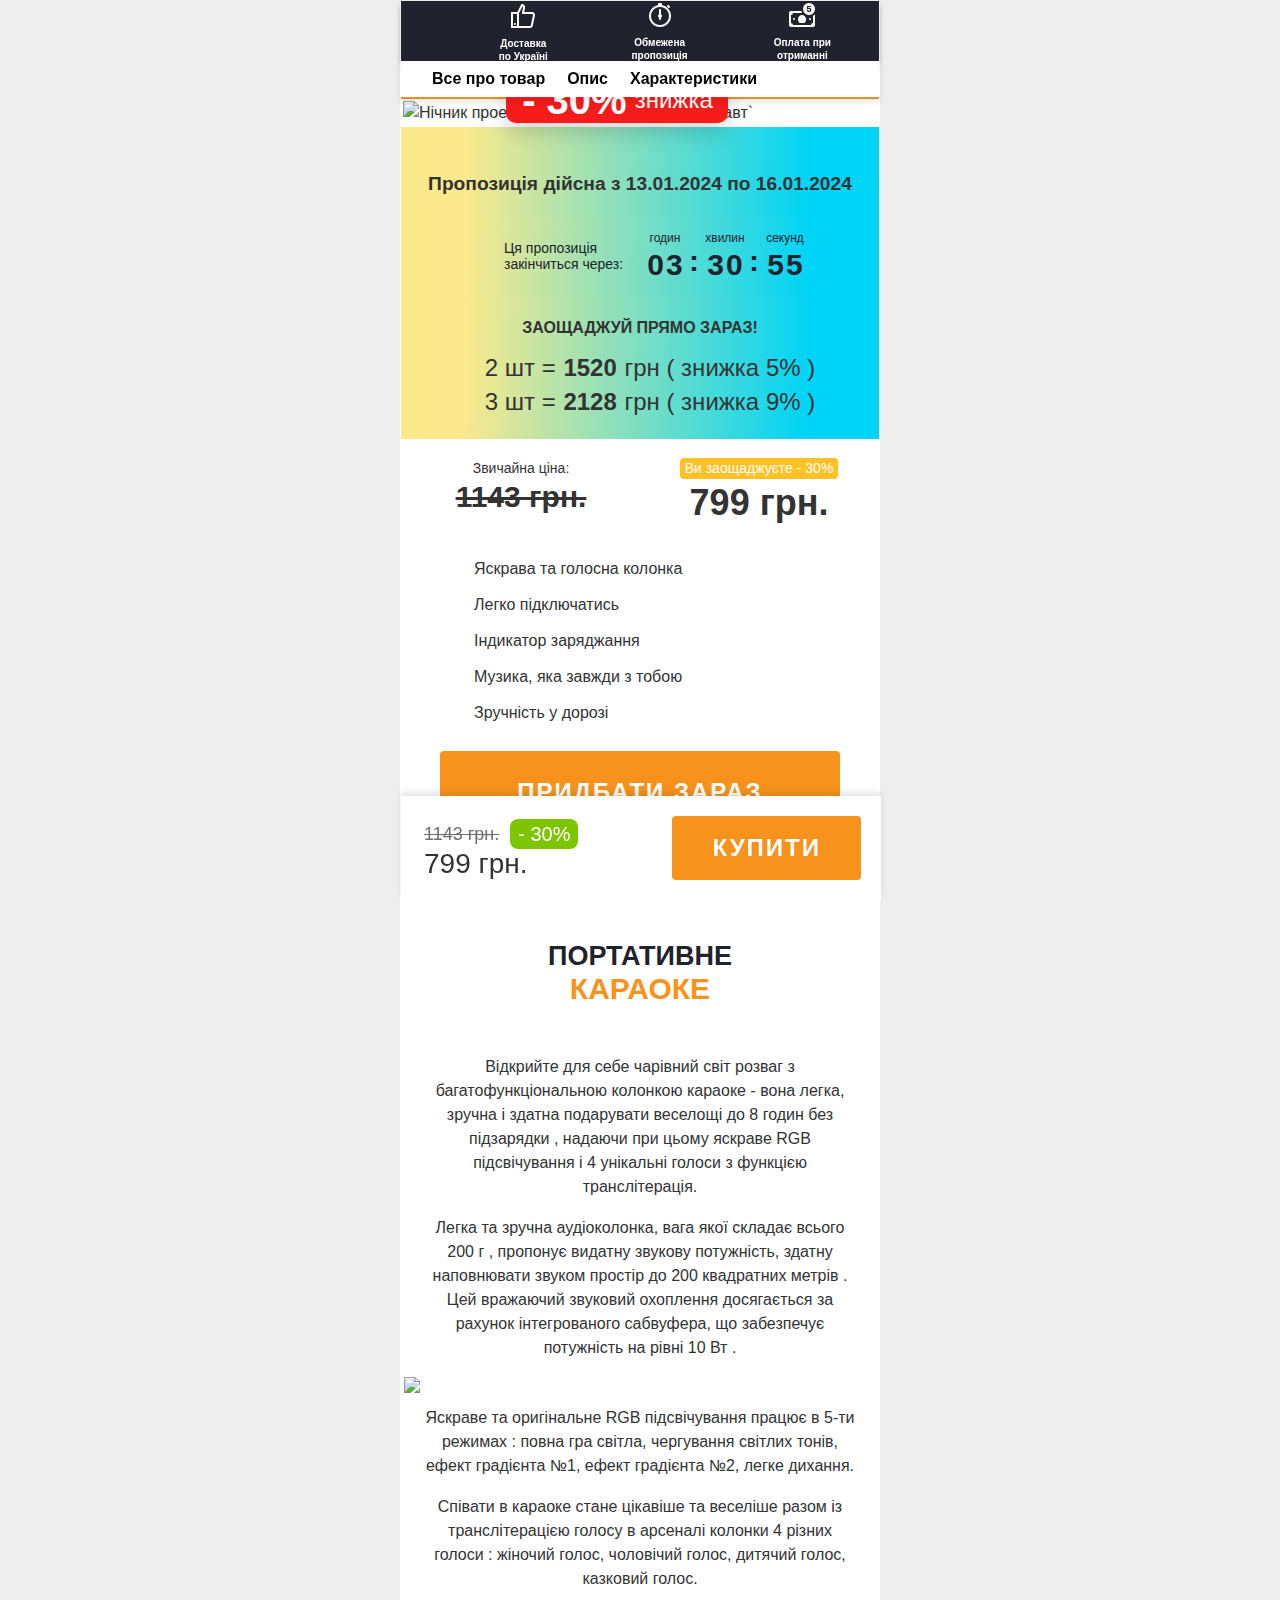
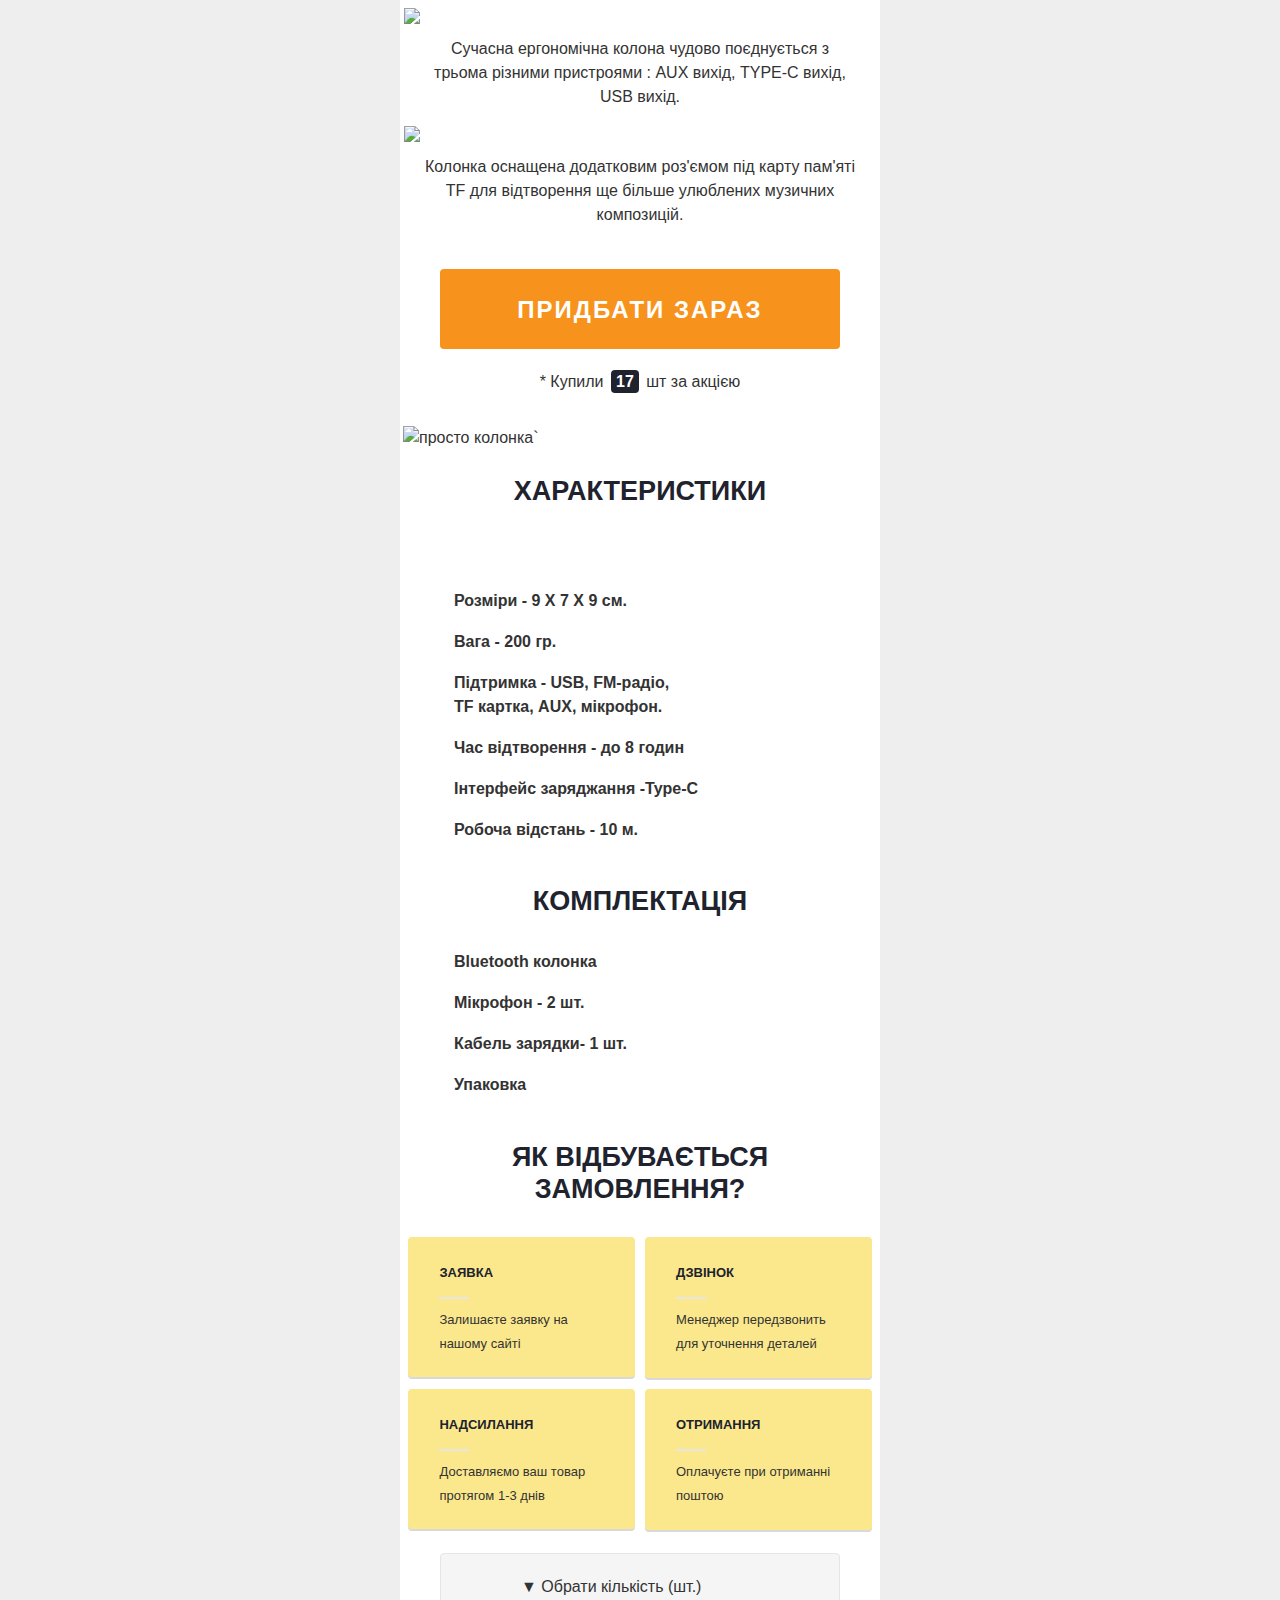
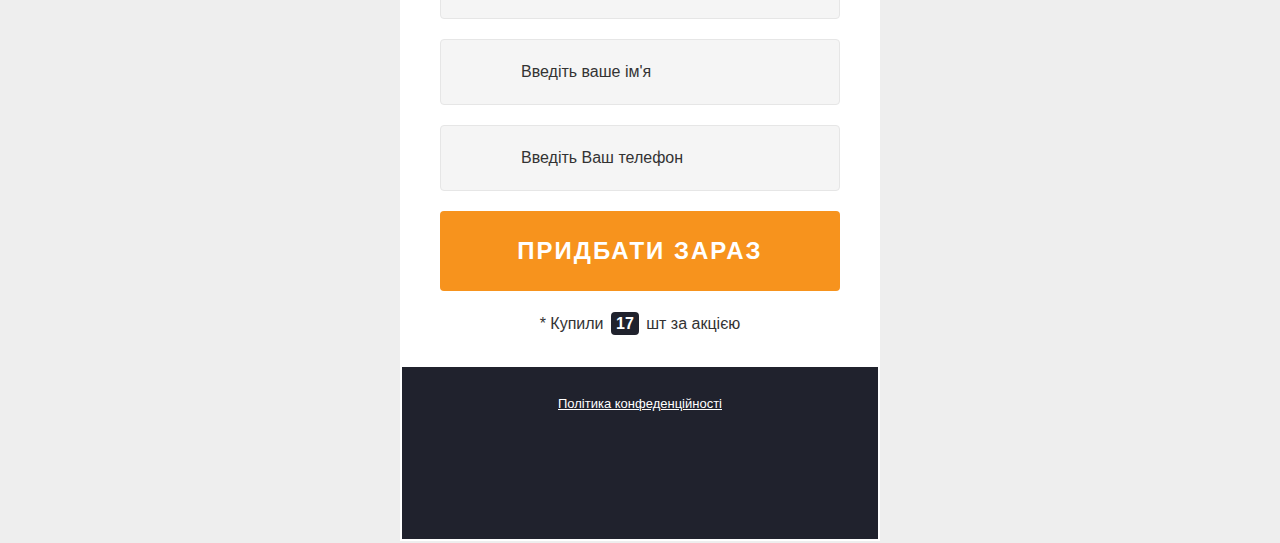
==== index.html @ 2b23c3eb "Upgrade" ====
<!DOCTYPE html>
<!-- saved from url=(0031)https://kosmonavt.tovarik.site/ -->
<html lang="uk">
<head>
    <meta http-equiv="Content-Type" content="text/html; charset=UTF-8">


    <meta name="viewport" content="width=device-width, initial-scale=1">
    <title>
        Tovarik - Нічник проектор зоряного неба - `Космонавт` </title>
    <meta name="description" content="Нічник проектор зоряного неба - `Космонавт` доставкою по всій Україні.">
    <meta name="keywords"
          content="купити Нічник проектор зоряного неба - `Космонавт`, ціна Нічник проектор зоряного неба - `Космонавт`, замовити Нічник проектор зоряного неба - `Космонавт`, Нічник проектор зоряного неба - `Космонавт` інтернет магазин">
    <link rel="shortcut icon" href="https://kosmonavt.tovarik.site/favicon.ico" type="image/x-icon">
    <link href="css2" rel="stylesheet">
    <link href="css2(1)" rel="stylesheet">
    <link rel="stylesheet" href="swiper-bundle.min.css">
    <link rel="stylesheet" href="reset.css">
    <link rel="stylesheet" href="styles.css">
    <meta name="csrf-param" content="_csrf">
    <meta name="csrf-token"
          content="XxrE0qXingvGgZxYghWW0vwotNgrV3_o9WPuprwmAANpdIKrzL34MpbKxRPaJOyXiU33mh00O92WJonL8R9WXA==">
    <!-- Meta Pixel Code -->
    <script src="740609541288083" async=""></script>
    <script async="" src="fbevents.js.завантаження"></script>
    <script>
        !function (f, b, e, v, n, t, s) {
            if (f.fbq) return;
            n = f.fbq = function () {
                n.callMethod ?
                    n.callMethod.apply(n, arguments) : n.queue.push(arguments)
            };
            if (!f._fbq) f._fbq = n;
            n.push = n;
            n.loaded = !0;
            n.version = '2.0';
            n.queue = [];
            t = b.createElement(e);
            t.async = !0;
            t.src = v;
            s = b.getElementsByTagName(e)[0];
            s.parentNode.insertBefore(t, s)
        }(window, document, 'script',
            'https://connect.facebook.net/en_US/fbevents.js');
        fbq('init', '740609541288083');
        fbq('track', 'PageView');
    </script>
    <noscript><img height="1" width="1" style="display:none"
                   src="https://www.facebook.com/tr?id=740609541288083&ev=PageView&noscript=1"
    /></noscript>
    <!-- End Meta Pixel Code -->

    <style>
        .number-discount {
            background-image: linear-gradient(92deg, rgb(251 233 140) 13.54%, #00d4f7 85.29%);
            padding: 20px 0;
            text-align: center;
        }

        .discount-list {
            margin: 10px 0 0 20px;
            padding: 0;
            font-size: 24px;
        }

        .discount-list li {
            padding: 5px 20px;
            font-weight: 200;
        }

        .discount-list strong {
            font-weight: 700;
        }

        .megasale {
            padding: 20px;
            background: linear-gradient(92deg, rgb(251 233 140) 13.54%, #00d4f7 85.29%);
            text-align: center;
            font-size: 1.2em;
        }
    </style>
</head>


<body>
<div class="main_wrapper">
    <header class="active">
        <div class="header-top">
            <div class="benefits_list clearfix">
                <div class="benefit_item">
                    <img src="[data-uri]">
                    <h4>Доставка по Україні</h4>
                </div>
                <div class="benefit_item">
                    <img src="[data-uri]">
                    <h4>Обмежена пропозиція</h4>
                </div>
                <div class="benefit_item">
                    <img src="[data-uri]">
                    <h4>Оплата при отриманні</h4>
                </div>
            </div>
        </div>
        <ul class="header-bottom tabs">
            <li><a href="#home">Все про товар</a></li>
            <li><a href="#description">Опис</a></li>
            <li><a href="#characteristic">Характеристики</a></li>
<!--            <li><a href="#feedback">Відгуки</a></li>-->
        </ul>

    </header>
    <!-- header 3 -->
    <div id="home" class="offer_section offer3 offer_section-top tabs-content active" data-tab-id="home"
         style=" margin: 0; ">
        <div class="image_block">
            <!--                <h1 class="box-title">-->
            <!--                    <div class="text">Портативне караоке  <span>Duo</span></div>-->
            <!--                </h1>-->
            <img class="offer_image" src="405532832.webp" alt="Нічник проектор зоряного неба - `Космонавт`">
            <div class="discount_block">
                <div class="value">-
                    30%
                </div>
                <div class="text">знижка</div>
            </div>
        </div>
        <div class="megasale">
            <p><br>
                <b>Пропозиція дійсна з
                    <script>
                        dayMs = 86400000 * 3;
                        Data = new Date(new Date() - dayMs);
                        Year = Data.getFullYear();
                        Month = Data.getMonth() + 1;
                        Day = Data.getDate();
                        if (Day < 10) {
                            Day = "0" + Day;
                        }
                        if (Month < 10) {
                            Month = "0" + Month;
                        }
                        // document.write("" + Day + "." + Month + "." + Year + "");
                    </script>
                    13.01.2024
                    по
                    <script>
                        dayMs = 86400000 * 0;
                        Data = new Date(new Date() - dayMs);
                        Year = Data.getFullYear();
                        Month = Data.getMonth() + 1;
                        Day = Data.getDate();
                        if (Day < 10) {
                            Day = "0" + Day;
                        }
                        if (Month < 10) {
                            Month = "0" + Month;
                        }
                        // document.write("" + Day + "." + Month + "." + Year + "");
                    </script>
                    16.01.2024
                </b>
            </p>
        </div>
        <div class="timer_block clearfix">
            <p>Ця пропозиція закінчиться через:</p>
            <div class="timer clearfix">
                <div class="timer_item">
                    <div class="text">годин</div>
                    <div class="count hours"><span>0</span><span>3</span></div>
                </div>
                <div class="timer_item">
                    <div class="text">хвилин</div>
                    <div class="count minutes"><span>3</span><span>0</span></div>
                </div>
                <div class="timer_item">
                    <div class="text">секунд</div>
                    <div class="count seconds"><span>5</span><span>5</span></div>
                </div>
            </div>
        </div>
        <div class="number-discount">
            <h3 class="block-title">ЗАОЩАДЖУЙ ПРЯМО ЗАРАЗ!</h3>
            <ol role="list" class="discount-list">
                <li>2 шт = <strong>1520</strong> грн ( знижка 5% )</li>
                <li>3 шт = <strong>2128</strong> грн ( знижка 9% )</li>
            </ol>
        </div>
        <div class="bottom-block">
            <div class="price-and-sale-block">
                <div class="price-and-sale-block-top">
                    <div class="old-price">
                        1143 грн.
                    </div>
                    <div class="sale-block">-
                        30%
                    </div>
                </div>
                <div class="price-and-sale-block-bottom">
                    <div class="price-new">
                        799 грн.
                    </div>
                </div>
            </div>
            <a href="order_form" class="button-bottom">Купити</a>
        </div>
        <div class="price_block clearfix">
            <div class="price_item old">
                <div class="text">Звичайна ціна:</div>
                <div class="value">
                    1143 грн.
                </div>
            </div>
            <div class="price_item new">
                <div class="text"><span>Ви заощаджуєте -
                            30%
                        </span></div>
                <div class="value">
                    799 грн.
                </div>
            </div>
        </div>
        <ul>
            <li>Яскрава та голосна колонка</li>
            <li>Легко підключатись</li>
            <li>Індикатор заряджання</li>
            <li>Музика, яка завжди з тобою</li>
            <li>Зручність у дорозі</li>
        </ul>
        <div class="btn-block">
            <a href="" class="button">Придбати зараз</a>
        </div>
        <div class="products_count">* Купили <b>17</b> шт за акцією</div>
    </div>
    <!-- /header 3 -->
    <!-- /header 3 -->
    <!-- video -->
    <div id="video" class="video_block">
        <!-- /video -->
        <!--description_section-->
        <section id="description" class="description_section tabs-content" data-tab-id="description">
            <h2 class="title">
                <div class="text">Портативне <span>Караоке</span></div>
            </h2>
            <div class="text_block">
                <p>Відкрийте для себе чарівний світ розваг з багатофункціональною колонкою караоке - вона легка, зручна
                    і здатна подарувати веселощі до 8 годин без підзарядки , надаючи при цьому яскраве RGB підсвічування
                    і 4 унікальні голоси з функцією транслітерація.</p>
                <p>Легка та зручна аудіоколонка, вага якої складає всього 200 г , пропонує видатну звукову потужність,
                    здатну наповнювати звуком простір до 200 квадратних метрів . Цей вражаючий звуковий охоплення
                    досягається за рахунок інтегрованого сабвуфера, що забезпечує потужність на рівні 10 Вт .</p>
                <img src="Режими.jpg.">
            </div>
            <div class="text_block">
                <p>Яскраве та оригінальне RGB підсвічування працює в 5-ти режимах : повна гра світла, чергування світлих
                    тонів, ефект градієнта №1, ефект градієнта №2, легке дихання.</p>
                <p>Співати в караоке стане цікавіше та веселіше разом із транслітерацією голосу в арсеналі колонки 4
                    різних голоси : жіночий голос, чоловічий голос, дитячий голос, казковий голос.</p>
                <img src="підключення.jpg">
            </div>
            <div class="text_block">
                <p>Сучасна ергономічна колона чудово поєднується з трьома різними пристроями : AUX вихід, TYPE-C вихід,
                    USB вихід.</p>

                <img src="photo4.jpg">
            </div>
            <div class="text_block">
                <p>Колонка оснащена додатковим роз'ємом під карту пам'яті TF для відтворення ще більше улюблених
                    музичних композицій.</p>
                <!--                <img src="image_4.jpg">-->
            </div>
            <div class="btn-block">
                <a href="#order_form" class="button">Придбати зараз</a>
            </div>
            <div class="products_count">* Купили <b>17</b> шт за акцією</div>
        </section>
        <img src="photo5.jpg" alt="просто колонка`">
        <br><br>
        <h2 id="characteristic" class="title">Характеристики</h2><br>
        <!--/description_section-->
        <!--characteristics_list2-->
        <div class="characteristics_list2">
            <div class="characteristic_item">
                <div class="text">Розміри - 9 Х 7 Х 9 см.</div>
            </div>
            <div class="characteristic_item">
                <div class="text">Вага - 200 гр.</div>
            </div>
            <div class="characteristic_item">
                <div class="text">Підтримка - USB, FM-радіо, TF картка, AUX, мікрофон.</div>
            </div>
            <div class="characteristic_item">
                <div class="text">Час відтворення -  до 8 годин</div>
            </div>
            <div class="characteristic_item">
                <div class="text">Інтерфейс заряджання -Type-C</div>
            </div>
            <div class="characteristic_item">
                <div class="text">Робоча відстань - 10 м.</div>
            </div>
        </div>
        <h2 id="characteristic" class="title">Комплектація</h2>
        <!--characteristics_list2-->
        <div class="characteristics_list2">
            <div class="characteristic_item">
                <div class="text">Bluetooth колонка</div>
            </div>
            <div class="characteristic_item">
                <div class="text">Мікрофон - 2 шт.</div>
            </div>
                        <div class="characteristic_item">
                            <div class="text">Кабель зарядки- 1 шт.</div>
                        </div>
            <div class="characteristic_item">
                <div class="text">Упаковка</div>
            </div>
        </div>

        <!--/characteristics_list2-->
        <!-- reviews 2 -->
<!--        <section id="feedback" class="reviews2_section">-->
<!--            <h2 class="title">Відгуки покупців</h2>-->
<!--            <div class="reviews_stats_block">-->
<!--                <p><b>98%</b> покупців рекомендують цей товар</p>-->
<!--                <div class="line"></div>-->
<!--            </div>-->
<!--            <div class="reviews swiper swiper-initialized swiper-horizontal swiper-pointer-events swiper-backface-hidden">-->
<!--                <div class="swiper-wrapper" id="swiper-wrapper-8d3fc688b315ec9c" aria-live="polite"-->
<!--                     style="transform: translate3d(0px, 0px, 0px); transition-duration: 0ms;">-->
<!--                    <div class="rev_item swiper-slide swiper-slide-active" role="group" aria-label="1 / 2"-->
<!--                         style="width: 440px;">-->
<!--                        <img src="rev1.jpg" alt="Нічник проектор зоряного неба - `Космонавт`"-->
<!--                             title="Нічник проектор зоряного неба - `Космонавт`">-->
<!--                    </div>-->
<!--                    <div class="rev_item swiper-slide swiper-slide-next" role="group" aria-label="2 / 2"-->
<!--                         style="width: 440px;">-->
<!--                        <img src="rev2.jpg" alt="Нічник проектор зоряного неба - `Космонавт`"-->
<!--                             title="Нічник проектор зоряного неба - `Космонавт`">-->
<!--                    </div>-->
<!--                </div>-->
<!--                &lt;!&ndash; If we need navigation buttons &ndash;&gt;-->
<!--                <div class="swiper-button-prev swiper-button-disabled" tabindex="-1" role="button"-->
<!--                     aria-label="Previous slide" aria-controls="swiper-wrapper-8d3fc688b315ec9c"-->
<!--                     aria-disabled="true"></div>-->
<!--                <div class="swiper-button-next" tabindex="0" role="button" aria-label="Next slide"-->
<!--                     aria-controls="swiper-wrapper-8d3fc688b315ec9c" aria-disabled="false"></div>-->
<!--                <span class="swiper-notification" aria-live="assertive" aria-atomic="true"></span></div>-->
<!--        </section>-->
        <!-- /reviews 2 -->
        <!-- order steps 2 -->
        <div class="order_steps_list1 clearfix">
            <h2 class="title">Як відбувається замовлення?</h2>
            <div class="box">
                <div class="step_item">
                    <div class="number">1</div>
                    <h4>Заявка</h4>
                    <p>Залишаєте заявку на нашому сайті</p>
                </div>
                <div class="step_item">
                    <div class="number">2</div>
                    <h4>Дзвінок</h4>
                    <p>Менеджер передзвонить для уточнення деталей</p>
                </div>
                <div class="step_item">
                    <div class="number">3</div>
                    <h4>Надсилання</h4>
                    <p>Доставляємо ваш товар протягом
                        1-3
                        днів</p>
                </div>
                <div class="step_item">
                    <div class="number">4</div>
                    <h4>Отримання</h4>
                    <p>Оплачуєте при отриманні поштою</p>
                </div>
            </div>
        </div>
        <!-- result.php? steps 2 -->
        <!-- order 3 -->
        <section class="offer_section offer3">

            <form id="order_form" class="order_form" action="sender.php" method="POST">
                <div class="btn-block">
                    <select name="comment" class="field" required="">
                        <option value="1" data-number="1" selected="">▼ Обрати кiлькiсть (шт.)</option>
                        <option value="1" data-number="1">1 шт = 799 грн ( Без знижки )</option>
                        <option value="2" data-number="2">2 шт = 1520 грн ( знижка 5% )</option>
                        <option value="3" data-number="3">3 шт = 2128 грн ( знижка 9% )</option>
                    </select>
                </div>

                <div class="btn-block">
                    <input class="field" type="text" name="name" placeholder="Введіть ваше ім&#39;я" required="">
                </div>
                <div class="btn-block">
                    <input class="field" type="tel" name="phone" minlength="8" maxlength="15"
                           placeholder="Введіть Ваш телефон" required="">
                </div>
                <div class="btn-block">
                    <button class="button">Придбати зараз</button>
                </div>
                <input type="hidden" name="_csrf"
                       value="XxrE0qXingvGgZxYghWW0vwotNgrV3_o9WPuprwmAANpdIKrzL34MpbKxRPaJOyXiU33mh00O92WJonL8R9WXA==">
            </form>
            <div class="products_count">* Купили <b>17</b> шт за акцією</div>
        </section>
        <!-- result.php? 3 -->
        <!-- footer -->
        <footer class="footer_section">
            <div style="font-size:13px;text-align: center;">
                <a style="color:inherit;" href="https://kosmonavt.tovarik.site/politics.html">Політика
                    конфеденційності</a>
                <br>
                <p></p>
            </div>
        </footer>
        <!-- /footer -->
    </div>
    <!--/main_wrapper-->
    <!-- scripts -->
    <!--    -->
    <!--    <script defer="" src="jquery.min.js.завантаження"></script>-->
    <!--    <script defer="" src="swiper-bundle.min.js.завантаження"></script>-->
    <!--    <script defer="" src="previewYouTube.js.завантаження"></script>-->
    <!--    <script defer="" src="scripts.js.завантаження"></script>-->
    <!--    <script src="jquery.js.завантаження"></script>-->
    <script src="https://code.jquery.com/jquery-3.5.1.min.js"
            integrity="sha256-9/aliU8dGd2tb6OSsuzixeV4y/faTqgFtohetphbbj0=" crossorigin="anonymous"></script>
    <script src="js/jquery.maskedinput.js"></script>
    <script src="js/jquery.validate.min.js"></script>
    <script src="js/script.js"></script>
    <script>
        jQuery(function ($) {

            $('a[href^="/#"]').click(function (e) {
                e.preventDefault();
                var _href = $(this).attr('href').slice(1);
                $('html, body').animate({
                    scrollTop: $(_href).offset().top + 'px'
                });
                return false;
            });

        });
    </script>


    <style type="text/css">.youtube {
        max-width: 100%;
        height: inherit;
        overflow: hidden;
        position: relative;
        cursor: hand;
        cursor: pointer
    }

    .youtube .thumb {
        bottom: 0;
        display: block;
        left: 0;
        margin: auto;
        max-width: 100%;
        position: absolute;
        right: 0;
        top: 0;
        width: 100%;
        height: auto
    }

    .youtube .play {
        filter: alpha(opacity=80);
        opacity: .8;
        height: 77px;
        left: 50%;
        margin-left: -38px;
        margin-top: -38px;
        position: absolute;
        top: 50%;
        width: 77px;
        background: url("youtube-play-icon.png") no-repeat
    }</style>
</body>
</html>
---- styles.css ----
/* styles */

body {
	background: #eee;
	font-family: 'Roboto', sans-serif;
	font-weight: 400;
	font-size: 16px;
	line-height: 24px;
	color: #333;
	cursor: default;
}

form img {
	margin: 30px auto 10px auto;
}

.tables {
	width: 100%;
	box-sizing: border-box;
	padding: 0 20px 50px 20px;
}

table.two {
	width: 100%;
}

.main_wrapper {
	margin: 0 auto;
	width: 100%;
	background: #fff;
	max-width: 480px;
}



tbody tr td:first-child {
	width: 140px;
	text-align: left;
	/* padding-left: 15px; */
	font-size: 13px;
	display: unset;
}

tbody tr td {
	text-align: right;
	/* padding-top: 25px; */
	/* padding-bottom: 25px; */
	height: 40px;
}

table {
	font-size: 16px;
	width: 100%;
}

tbody tr td:last-child {
	/* padding-right: 15px; */
}

a.button-m {
	display: block;
	margin: 10px 0 0 0;
	max-width: 160px;
	height: 40px;
	width: 100%;
	border: none;
	-webkit-border-radius: 4px;
	-moz-border-radius: 4px;
	border-radius: 4px;
	background: #ffc226;
	font-family: 'Roboto', sans-serif;
	font-weight: 900;
	font-size: 16px;
	line-height: 40px;
	letter-spacing: 2px;
	color: #333;
	text-transform: uppercase;
	text-decoration: none;
	text-align: center;
	cursor: pointer;
}

h1.box-title {
	/* position: absolute; */
	top: 0;
	left: 0;
	right: 0;
	width: 100%;
	/* padding: 4%; */
}

.box-title .text {
	padding: 15px 20px 18px 20px;
	font-family: 'Oswald', sans-serif;
	background: #202020;
	/* border-radius: 10px; */
	/* box-shadow: 0px 4px 10px rgb(0 0 0 / 10%); */
	text-transform: uppercase;
	font-weight: bolder;
	text-align: center;
	color: #ffffff;
	font-size: 39px;
	line-height: 48px;
	text-wrap: balance;
}

.box-title .text span {
	/* font-weight: 400; */
	color: #F7931D;
	margin: 10px 0 0 0;
	font-size: 32px;
	display: block;
}

@media (max-width: 440px) {
	h1.box-title {
		/* position: absolute; */
		/* padding: 4%; */
		top: 0;
		left: 0;
		right: 0;
	}

	.box-title .text {
		font-size: 33px;
		line-height: 32px;
	}

	.box-title .text span {
		font-size: 28px;
	}

	h2.title span {
		font-size: 19px;
	}

	a.button-bottom {
		padding: 14px 26px;
	}

	.sale-block {
		padding: 2px 6px;
		font-size: 18px;
	}

	.price-new {
		font-size: 24px;
	}

	.header-bottom li a {
		font-size: 13px;
	}

	.header-bottom li {
		padding: 4px 6px !important;
	}

}


.modal-body {
	background: #fffffffa;
	z-index: 90;
	padding: 80px 0 0 0;
	display: inline-block;
	max-width: 480px;
	width: 100%;
	-webkit-transform: skewX(-5deg) translateX(200%);
	-ms-transform: skewX(-5deg) translateX(200%);
	transform: skewX(-5deg) translateX(200%);
	position: fixed;
	top: 0;
	right: 0;
	left: 0;
	margin: 0 auto;
	opacity: 0;
	will-change: transform, opacity;
	-webkit-transition: opacity 0.1s, -webkit-transform 0.3s;
	transition: opacity 0.1s, -webkit-transform 0.3s;
	-o-transition: transform 0.3s, opacity 0.1s;
	transition: transform 0.3s, opacity 0.1s;
	transition: transform 0.3s, opacity 0.1s, -webkit-transform 0.3s;
	height: 100vh;
	overflow: auto;
}

.modal-block {
	padding: 0;
}

.modal-block li {
	text-align: right;
	padding: 0 10px;
	border-bottom: 1px solid #efefef;
	display: block;
	height: 47.5px;
	display: flex;
	flex-direction: row;
	justify-content: flex-end;
	align-content: center;
	align-items: center;
}

.modal-block li a {
	text-decoration: none;
	font-weight: bold;
	text-transform: uppercase;
	color: #20222d;
	display: block;
	width: 100%;
	height: 47.5px;
	line-height: 47.5px;
}

.modal-body.show-menu {
	opacity: 1 !important;
	transform: skewX(0deg) translate(0, 0) !important;
	-webkit-transform: skewX(0deg) translate(0, 0) !important;
	-ms-transform: skewX(0deg) translate(0, 0) !important;
}

.header-top {
	width: 100%;
	height: 60px;
	transition: 0.5s;
	padding: 0 20px;
	display: flex;
	align-content: center;
	flex-direction: row;
	justify-content: space-between;
	align-items: center;
	width: 100%;
	max-width: 480px;
	margin: 0 auto;
	background: #20222d;
}

.header-bottom {
	background: white;
	width: 100%;
	padding: 0 20px !important;
	display: flex;
	flex-direction: row;
	align-content: center;
	align-items: center;
	justify-content: flex-start;
}

.header-bottom li {
	padding: 6px 10px;
	font-weight: bold;
}

.header-bottom li a {
	text-decoration: none;
	color: black;
}


.swiper-slide {
	text-align: center;
	background: #fff;
	display: flex;
	justify-content: center;
	align-items: flex-start;
}

.swiper-wrapper {
	height: auto;
}

.swiper-slide-active {
	border-bottom: 5px solid #F7931D;
}

header {
	width: 100%;
	display: flex;
	align-content: center;
	flex-direction: column;
	justify-content: space-between;
	align-items: center;
	width: 100%;
	max-width: 480px;
	margin: 0 auto;
}

header.active {
	position: fixed;
	left: 0;
	right: 0;
	top: 0;
	transform: translate(0, 0);
	transition: 0.5s;
	z-index: 101;
	box-shadow: 0px 4px 6px rgb(0 0 0 / 10%);
}

header.active .header-top {
	box-shadow: 0px 4px 6px rgb(0 0 0 / 20%);
	/* background: #20222d; */
}

header a.logo svg {
	width: 120px;
	margin: 0 0;
}

header a.logo {
	width: 90px;
	height: 44px;
	transition: 0.6s;
}

header a.logo:hover {
	opacity: 0.7;
}

svg.nav-button {
	width: 44px;
	transition: 0.6s;
	cursor: pointer;
}

.bottom-block {
	position: fixed;
	bottom: 0;
	max-width: 480px;
	width: 100%;
	background: white;
	z-index: 101;
	display: flex;
	flex-direction: row;
	align-content: center;
	align-items: center;
	justify-content: space-between;
	padding: 20px;
	box-shadow: 0px -4px 6px rgb(0 0 0 / 10%);
}

a.button-bottom {
	display: block;
	max-width: 400px;
	border: none;
	-webkit-border-radius: 4px;
	-moz-border-radius: 4px;
	border-radius: 4px;
	background: #f7931d;
	font-family: 'Roboto', sans-serif;
	font-weight: 900;
	font-size: 24px;
	letter-spacing: 2px;
	color: white;
	text-transform: uppercase;
	text-decoration: none;
	text-align: center;
	cursor: pointer;
	padding: 20px 40px;
}

.price-and-sale-block {
	display: flex;
	flex-direction: column;
	align-content: flex-start;
	align-items: flex-start;
	justify-content: center;
}

.price-and-sale-block-top {
	display: flex;
	flex-direction: row;
	align-content: center;
	align-items: center;
	justify-content: flex-start;
}

.old-price {
	text-decoration: line-through;
	font-size: 18px;
	color: #6f6f6f;
}

.sale-block {
	font-size: 20px;
	padding: 3px 8px;
	background: #7dc500;
	border-radius: 8px;
	color: white;
	margin: 0 0 0 10px;
}

.price-new {
	font-size: 28px;
}

svg.nav-button:hover {
	opacity: 0.7;
}

.offer_section-top {
	border-top: 96px solid #F7931D;
}

.modal-block li svg {
	width: 36px;
	fill: #ffc226;
}

footer .logo img {
	width: 150px;
	margin: 0 auto 20px auto;
}

section {
	padding: 30px 0;
}

section.dark_theme {
	background: #242424;
	background: linear-gradient(45deg, #4f41a2 0%, #00d4f7 100%);
	color: white;
	padding-bottom: 0;
}

.clearfix:after {
	content: "";
	display: block;
	clear: both;
}

img {
	max-width: 100%;
	height: auto;
	left: 5px;
}

.review_item img {
	border-radius: 15px;
	margin: 10px 0;
	box-shadow: 0px 4px 6px rgb(0 0 0 / 10%);
}

b {
	font-weight: 700;
}

.owl-height {
	-webkit-transition: height 0.3s ease-in-out;
	-o-transition: height 0.3s ease-in-out;
	-moz-transition: height 0.3s ease-in-out;
	transition: height 0.3s ease-in-out;
}

/* button */

.button {
	display: block;
	margin: 0 auto;
	max-width: 400px;
	height: 80px;
	width: 100%;
	border: none;
	-webkit-border-radius: 4px;
	-moz-border-radius: 4px;
	border-radius: 4px;
	background: #f7931d;
	font-family: 'Roboto', sans-serif;
	font-weight: 900;
	font-size: 24px;
	line-height: 80px;
	letter-spacing: 2px;
	color: white;
	text-transform: uppercase;
	text-decoration: none;
	text-align: center;
	cursor: pointer;
}

/* titles */

.dark_theme41 h2.title {
	color: white;
}

h2.title {
	margin: 0 0 30px;
	font-weight: 900;
	font-size: 27px;
	line-height: 32px;
	text-align: center;
	text-transform: uppercase;
	color: #20222d;
}

h2.title span {
	color: #f7931d;
	font-size: 30px;
	display: block;
}

/* header */

.offer_section {
	padding: 0 0 30px;
}

.offer_section.offer1 {
	background: #333;
}

.offer_section .title_block {
	text-transform: uppercase;
	text-align: center;
}

.offer_section.offer3 .title_block {
	padding: 17px 0 0 0;
	background: #f7931c;
	color: #000000;
	height: 10px;
}

.offer_section .title_block .main_title {
	font-size: 30px;
	line-height: 40px;
	color: #ffffff;
	font-weight: 900;
}

.offer_section.offer1 .title_block .main_title {
	padding: 12px 0;
	background: #149cc7;
	color: #fff;
}

.offer_section.offer2 .title_block .main_title {
	padding: 12px 0;
}

.offer_section.offer3 .title_block .main_title {
	margin: 0 0 5px;
}

.offer_section .title_block .subtitle {
	letter-spacing: .5px;
	font-size: 24px;
	color: #ffffff;
	padding: 0 0 20px 20px;
	position: relative;
	line-height: 33px;
	text-align: left;
}

.offer_section.offer1 .title_block .subtitle {
	padding: 10px 0;
	color: #fff;
}

.offer_section.offer2 .title_block .subtitle {
	padding: 10px 0;
	background: #149cc7;
	color: #fff;
}

.offer_section .offer_image {
	display: block;
}

.offer_section.offer3 .image_block {
	position: relative;
}

.offer_section.offer3 .discount_block {
	/* width: 230px; */
	/* height: 50px; */
	margin-top: -10px;
	padding: 10px 15px;
	background: #f71c1c;
	color: #ffffff;
	text-align: center;
	position: absolute;
	bottom: 15%;
	left: 22%;
	border-radius: 10px;
	display: flex;
	flex-direction: row;
	align-content: center;
	justify-content: center;
	align-items: center;
	box-shadow: 0px 10px 20px 0px rgb(0 0 0 / 15%);
	/* transform: rotate(-90deg); */
}

.offer_section.offer3 .discount_block .value {
	font-weight: 700;
	font-size: 40px;
	/* line-height: 24px; */
}

.offer_section.offer3 .discount_block .text {
	line-height: 20px;
	font-size: 24px;
	padding: 0 0 0 7px;
	text-align: center;
}

.offer_section.offer1 .price_block {
	background: #fff;
	text-align: center;
}

.offer_section.offer1 .price_item {
	float: left;
	padding: 16px 0 0;
	width: 170px;
	height: 80px;
}

.offer_section.offer1 .price_item.new {
	background: #149cc7;
	color: #fff;
}

.offer_section.offer1 .price_item .text {
	margin: 0 0 5px;
	font-size: 14px;
	line-height: 14px;
}

.offer_section.offer1 .price_item .value {
	font-weight: 700;
	font-size: 28px;
	line-height: 28px;
}

.offer_section.offer1 .price_item.old .value {
	text-decoration: line-through;
}

.offer_section.offer1 .discount_block {
	float: left;
	padding: 12px 0 0;
	width: 140px;
	height: 80px;
	background: #ffd800;
	position: relative;
}

.offer_section.offer1 .discount_block:before,
.offer_section.offer1 .discount_block:after {
	display: block;
	content: '';
	position: absolute;
	top: 0;
}

.offer_section.offer1 .discount_block:before {
	border-top: 40px solid #ffd800;
	border-bottom: 40px solid #ffd800;
	border-left: 20px solid #fff;
	left: -10px;
}

.offer_section.offer1 .discount_block:after {
	border-top: 40px solid #149cc7;
	border-bottom: 40px solid #149cc7;
	border-left: 20px solid #ffd800;
	right: -10px;
}

.offer_section.offer1 .discount_block .text {
	margin: 0 0 5px;
	line-height: 16px;
	letter-spacing: 2px;
}

.offer_section.offer1 .discount_block .value {
	font-weight: 700;
	font-size: 34px;
	line-height: 34px;
}

.offer_section.offer2 .price_block {
	margin: -16px 0 25px;
	height: 126px;
	background: url(../images/offer2__price_bg.png) center no-repeat;
	text-align: center;
	position: relative;
}

.offer_section.offer2 .price_item {
	float: left;
	padding: 40px 0 0;
	width: 170px;
}

.offer_section.offer2 .price_item .text {
	margin: 0 0 5px;
	font-size: 14px;
	line-height: 14px;
	text-transform: uppercase;
}

.offer_section.offer2 .price_item .value {
	font-size: 34px;
	line-height: 34px;
}

.offer_section.offer2 .price_item.old .value {
	text-decoration: line-through;
}

.offer_section.offer2 .price_item.new .value {
	font-weight: 700;
}

.offer_section.offer2 .discount_block {
	float: left;
	padding: 33px 0 0;
	width: 140px;
	font-weight: 700;
	color: #fff;
}

.offer_section.offer2 .discount_block .text {
	margin: 0 0 5px;
	font-size: 24px;
	line-height: 24px;
	letter-spacing: 2px;
}

.offer_section.offer2 .discount_block .value {
	font-size: 40px;
	line-height: 40px;
}

.offer_section.offer3 .price_block {
	/* border-bottom: 1px solid #e6e6e6; */
}

.offer_section.offer3 .price_item {
	float: left;
	padding: 20px 0 0;
	width: 50%;
	height: 90px;
	/* border-right: 1px solid #e6e6e6; */
	text-align: center;
}

.offer_section.offer3 .price_item:last-child {
	border: none;
}

.offer_section.offer3 .price_item .text {
	margin: 0 0 5px;
	font-size: 14px;
	line-height: 14px;
}

.offer_section.offer3 .price_item.new .text {
	margin: 0 0 8px;
}

.offer_section.offer3 .price_item.new .text span {
	padding: 2px 5px 3px;
	-webkit-border-radius: 4px;
	-moz-border-radius: 4px;
	border-radius: 4px;
	background: #ffc226;
	color: #fff;
}

.offer_section.offer3 .price_item.old .value {
	font-weight: 700;
	font-size: 30px;
	line-height: 30px;
	text-decoration: line-through;
}

.offer_section.offer3 .price_item.new .value {
	font-weight: 700;
	font-size: 36px;
	line-height: 36px;
}

.offer_section ul {
	margin: 25px 0;
}

.offer_section.offer1 ul:after {
	display: block;
	content: '';
	margin: 25px 0 0;
	height: 8px;
	background: url(../images/offer1__separator.png) center no-repeat;
}

.offer_section ul li {
	margin: 0 40px 12px;
	padding: 0 0 0 32px;
	background: url(../images/offer__tick_icon.png) left 1px no-repeat;
	background-size: 22px;
	text-wrap: balance;
}

.offer_section.offer1 ul li {
	color: #fff;
}

.offer_section ul li:last-child {
	margin: 0 40px;
}

.offer_section.offer1 .timer_block {
	margin: 25px auto;
	width: 100%;
	max-width: 400px;
	color: #fff;
	text-align: center;
}

.offer_section.offer1 .timer_block p {
	margin: 0 0 15px;
	font-size: 18px;
	line-height: 18px;
}

.offer_section.offer1 .timer_item {
	float: left;
	margin: 0 32px 0 0;
	width: 112px;
	position: relative;
}

.offer_section.offer1 .timer_item:last-child {
	margin: 0;
}

.offer_section.offer1 .timer_item:before {
	display: block;
	content: ':';
	width: 32px;
	font-weight: 700;
	font-size: 36px;
	line-height: 52px;
	color: #fff;
	text-align: center;
	position: absolute;
	top: 0;
	right: -32px;
}

.offer_section.offer1 .timer_item:last-child:before {
	display: none;
}

.offer_section.offer1 .timer_item .count {
	margin: 0 0 10px;
	height: 60px;
	font-weight: 700;
	font-size: 36px;
	line-height: 60px;
}

.offer_section.offer1 .timer_item .count span {
	display: block;
	float: left;
	margin: 0 4px 0 0;
	width: 54px;
	height: 60px;
	-webkit-border-radius: 4px;
	-moz-border-radius: 4px;
	border-radius: 4px;
	background-image: -webkit-gradient(linear, left bottom, left top, from(rgba(0, 0, 0, 0.3)), color-stop(50%, rgba(0, 0, 0, 0.3)), color-stop(50%, #4a4a4a), color-stop(51%, #4a4a4a), color-stop(51%, rgba(0, 0, 0, 0.3)), to(rgba(0, 0, 0, 0.3)));
	background-image: -webkit-linear-gradient(bottom, rgba(0, 0, 0, 0.3) 0%, rgba(0, 0, 0, 0.3) 50%, #4a4a4a 50%, #4a4a4a 51%, rgba(0, 0, 0, 0.3) 51%, rgba(0, 0, 0, 0.3) 100%);
	background-image: -moz-linear-gradient(bottom, rgba(0, 0, 0, 0.3) 0%, rgba(0, 0, 0, 0.3) 50%, #4a4a4a 50%, #4a4a4a 51%, rgba(0, 0, 0, 0.3) 51%, rgba(0, 0, 0, 0.3) 100%);
	background-image: -o-linear-gradient(bottom, rgba(0, 0, 0, 0.3) 0%, rgba(0, 0, 0, 0.3) 50%, #4a4a4a 50%, #4a4a4a 51%, rgba(0, 0, 0, 0.3) 51%, rgba(0, 0, 0, 0.3) 100%);
	background-image: linear-gradient(to top, rgba(0, 0, 0, 0.3) 0%, rgba(0, 0, 0, 0.3) 50%, #4a4a4a 50%, #4a4a4a 51%, rgba(0, 0, 0, 0.3) 51%, rgba(0, 0, 0, 0.3) 100%);
	-webkit-box-shadow: inset 0 -2px 0 #4a4a4a;
	-moz-box-shadow: inset 0 -2px 0 #4a4a4a;
	box-shadow: inset 0 -2px 0 #4a4a4a;
}

.offer_section.offer1 .timer_item .count span:last-child {
	margin: 0;
}

.offer_section.offer1 .timer_item .text {
	line-height: 16px;
}

.offer_section.offer2 .timer_block {
	margin: 0 auto 25px;
	max-width: 400px;
	width: 100%;
	text-align: center;
}

.offer_section.offer2 .timer_block p {
	margin: 0 0 15px;
	font-weight: 700;
	font-size: 18px;
	line-height: 18px;
}

.offer_section.offer2 .timer_item {
	float: left;
	margin: 0 32px 0 0;
	width: 112px;
	position: relative;
}

.offer_section.offer2 .timer_item:last-child {
	margin: 0;
}

.offer_section.offer2 .timer_item:before {
	display: block;
	content: ':';
	width: 32px;
	font-weight: 700;
	font-size: 36px;
	line-height: 52px;
	color: #149cc7;
	text-align: center;
	position: absolute;
	top: 0;
	right: -32px;
}

.offer_section.offer2 .timer_item:last-child:before {
	display: none;
}

.offer_section.offer2 .timer_item .count {
	margin: 0 0 6px;
	height: 60px;
	font-weight: 700;
	font-size: 36px;
	line-height: 60px;
	color: #149cc7;
}

.offer_section.offer2 .timer_item .count span {
	display: block;
	float: left;
	margin: 0 4px 0 0;
	width: 54px;
	height: 60px;
	-webkit-border-radius: 4px;
	-moz-border-radius: 4px;
	border-radius: 4px;
	background: #f5f5f5;
}

.offer_section.offer2 .timer_item .count span:last-child {
	margin: 0;
}

.offer_section.offer2 .timer_item .text {
	line-height: 16px;
}

.offer_section.offer3 .timer_block {
	padding: 2px 20px 2px 20px;
	background: #00d4f7;
	background: linear-gradient(92deg, rgb(251 233 140) 13.54%, #00d4f7 85.29%);
	color: #20222d;
	display: flex;
	flex-direction: row;
	flex-wrap: wrap;
	align-content: center;
	justify-content: center;
	align-items: center;
}

.offer_section.offer3 .timer_block p {
	float: left;
	margin: 10px 0;
	padding: 0 0 0 40px;
	width: 170px;
	background: url(../images/offer3__clock_icon.png) left center no-repeat;
	font-size: 14px;
	line-height: 16px;
}



.offer_section.offer3 .timer {
	float: right;
	margin: 10px 0;
}

.offer_section.offer3 .timer_item {
	float: left;
	width: 60px;
	text-align: center;
}

.offer_section.offer3 .timer_item .text {
	margin: 0 0 4px;
	font-size: 12px;
	line-height: 12px;
}

.offer_section.offer3 .timer_item .count {
	font-weight: 700;
	font-size: 30px;
	line-height: 30px;
	position: relative;
}

.offer_section.offer3 .timer_item .count:before {
	display: block;
	content: ':';
	width: 10px;
	line-height: 24px;
	position: absolute;
	top: 0;
	right: -5px;
}

@media (max-width: 440px) {
	.offer_section.offer3 .timer_block {
		padding: 15px 0 15px;
	}

	.offer_section.offer3 .timer_block p {
		margin: 0 auto 0;
		float: none;
		text-align: center;
	}

	.offer_section.offer3 .timer {
		float: none;
		margin: 0 auto;
		display: flex;
		justify-content: center;
	}
}

.offer_section.offer3 .timer_item:last-child .count:before {
	display: none;
}

header .benefits_list {
	/* padding: 12px 0 12px 18px; */
	/* background: #00d4f7; */
	/* background: linear-gradient(92deg, #00d4f7 13.54%, rgb(221 174 65) 85.29%); */
	color: #20222d;
	display: flex;
	flex-direction: row;
	align-content: center;
	justify-content: flex-end;
	align-items: center;
	margin-left: 20px;
}

header .benefits_list .benefit_item {
	padding: 0 0 0 32px;
	font-size: 10px;
	line-height: 13px;
	position: relative;
	color: white;
	text-wrap: balance;
}

.offer_section.offer3 .benefits_list .benefit_item:last-child {
	width: 130px;
}

header .benefits_list .benefit_item:before {
	display: block;
	/*content: '';*/
	width: 26px;
	height: 26px;
	border: 1px solid rgba(255, 255, 255, 0.2);
	-webkit-border-radius: 50%;
	-moz-border-radius: 50%;
	border-radius: 50%;
	background: rgb(32 34 45) center no-repeat;
	position: absolute;
	top: -2px;
	left: 0;
}
.benefit_item {
	text-align: center;
	justify-content: center;
}
header .benefits_list .benefit_item:nth-child(1):before {

}

header .benefits_list .benefit_item:nth-child(2):before {
}

header .benefits_list .benefit_item:nth-child(3):before {
}

@media (max-width: 440px) {
	.offer_section.offer3 .benefits_list {
		padding-left: 12px;
		padding-right: 12px;
	}

	.offer_section.offer3 .benefits_list .benefit_item {
		padding: 0 12px;
		text-align: center;
		width: 33.33333%;
		float: left;
	}

	.offer_section.offer3 .benefits_list .benefit_item:last-child {
		width: 33.33333%;
	}

	.offer_section.offer3 .benefits_list .benefit_item:before {
		position: relative;
		margin: 0 auto 7px;
	}
}

.products_count {
	margin: 20px 0 0;
	text-align: center;
}

.offer_section.offer1 .products_count {
	color: #fff;
}

.products_count b {
	margin: 0 3px;
	padding: 3px 5px;
	-webkit-border-radius: 4px;
	-moz-border-radius: 4px;
	border-radius: 4px;
	background: #20222d;
	color: #fff;
}

.offer_section .field {
	display: block;
	margin: 0 auto 20px;
	padding: 0 20px 0 80px;
	max-width: 400px;
	width: 100%;
	height: 66px;
	border: 1px solid #e6e6e6;
	-webkit-border-radius: 4px;
	-moz-border-radius: 4px;
	border-radius: 4px;
	background-color: #f5f5f5;
	font-family: 'Roboto', sans-serif;
	font-weight: 400;
	font-size: 16px;
	color: #333;
}

.offer_section.offer1 .field {
	border: none;
	background-color: #fff;
}

.offer_section .field[name="name"] {
	margin-top: 0;
	background-image: url(../images/offer__name_icon.png);
	background-position: 23px center;
	background-repeat: no-repeat;
}

.offer_section .field[name="phone"] {
	background-image: url(../images/offer__phone_icon.png);
	background-position: 20px center;
	background-repeat: no-repeat;
}

.offer_section .field::-webkit-input-placeholder {
	opacity: 1;
	color: #333;
}

.offer_section .field:-moz-placeholder {
	opacity: 1;
	color: #333;
}

.offer_section .field::-moz-placeholder {
	opacity: 1;
	color: #333;
}

.offer_section .field:-ms-input-placeholder {
	opacity: 1;
	color: #333;
}

.offer_section .field:focus::-webkit-input-placeholder {
	opacity: 0;
}

.offer_section .field:focus:-moz-placeholder {
	opacity: 0;
}

.offer_section .field:focus::-moz-placeholder {
	opacity: 0;
}

.offer_section .field:focus:-ms-input-placeholder {
	opacity: 0;
}

/* video */

.video_block {
	/* background-color: #000; */
	overflow: hidden;
	position: relative;
	height: auto;
}

/* slider */

.slider .owl-prev,
.slider .owl-next {
	width: 40px;
	height: 40px;
	-webkit-border-radius: 50%;
	-moz-border-radius: 50%;
	border-radius: 50%;
	background: #149cc7 url(../images/slider__arrows.png) no-repeat;
	position: absolute;
	top: 50%;
	margin-top: -20px;
}

.slider .owl-prev {
	background-position: left center;
	left: 20px;
}

.slider .owl-next {
	background-position: right center;
	right: 20px;
}

/* image */

img.image {
	display: block;
}

/* description */

.description_section .image_block {
	margin: 0 auto 20px;
	max-width: 440px;
	width: 100%;
}


.image_block2 {
	margin: 0 auto 20px;
	max-width: 440px;
	width: 100%;
}

.image_block2 img {
	margin: 0 auto;
	-webkit-border-radius: 4px;
	-moz-border-radius: 4px;
	border-radius: 4px;
}

h2 {
	font-size: 24px;
	text-align: center;
	color: #ffca37;
	text-transform: uppercase;
}

form p {
	font-size: 28px;
	text-align: center;
	padding: 0 30px;
}

form {
	padding: 0;
}


.description_section img {
	display: block;
	margin: 0 auto 20px;
}

.description_section .image_block img {
	margin: 0 auto;
	-webkit-border-radius: 4px;
	-moz-border-radius: 4px;
	border-radius: 4px;
}

.description_section .text_block {
	text-align: center;
}

.description_section .text_block p {
	margin: 15px 20px;
}

.description_section .button {
	margin-top: 25px;
}

/*.description_section .text_block p:last-child {
	margin: 0 20px;
}*/

/* list 1 */

.list1 {
	padding: 20px 0;
	background: #149cc7;
}

section .list1 {
	padding: 0;
}

.list1 li {
	margin: 0 0 12px;
	padding: 0 20px 16px 50px;
	background: url(../images/yellow_tick_icon.png) 20px 2px no-repeat;
	color: #fff;
	position: relative;
}

.list1 li:last-child {
	margin: 0;
	padding: 0 20px 0 50px;
}

.list1 li:before {
	display: block;
	content: '';
	width: 100%;
	height: 4px;
	background: url(../images/list1__separator.png) center no-repeat;
	position: absolute;
	bottom: 0;
	left: 0;
}

.list1 li:last-child:before {
	display: none;
}

/* list 2 */

.list2 {
	padding: 20px 0;
	background: #333;
}

section .list2 {
	padding: 0;
}

.list2 li {
	margin: 0 0 12px;
	padding: 0 20px 0 50px;
	background: url(../images/yellow_tick_icon.png) 20px 2px no-repeat;
	color: #fff;
	position: relative;
}

.list2 li:last-child {
	margin: 0;
}

/* list 3 */

.list3 li {
	padding: 14px 20px 14px 50px;
	background: url(../images/blue_tick_icon.png) 20px 16px no-repeat;
}

.list3 li:nth-child(odd) {
	background-color: #f5f5f5;
}

/* list 4 */

.list4 {
	padding: 20px 0;
}

section .list4 {
	padding: 0;
}

.list4 li {
	margin: 0 0 12px;
	padding: 0 20px 0 50px;
	background: url(../images/blue_tick_icon.png) 20px 2px no-repeat;
	position: relative;
}

.list4 li:last-child {
	margin: 0;
}

/* characteristics 1 */

.characteristics_list1 {
	margin: 0 20px;
}

.characteristics_list1 .characteristic_item {
	display: table;
	margin: 0 0 4px;
	width: 100%;
	height: 64px;
	border-left: 3px solid #1396bf;
	background: #f5f5f5;
}

.characteristics_list1 .characteristic_item:last-child {
	margin: 0;
}

.characteristics_list1 .characteristic_item .text {
	display: table-cell;
	vertical-align: middle;
	padding: 0 20px;
	font-weight: 700;
}

.characteristics_list1 .characteristic_item .value {
	display: table-cell;
	vertical-align: middle;
	padding: 0 20px 0 0;
	text-align: right;
}

/* characteristics 2 */

.characteristics_list2 {
	margin: 25px 20px;
	font-size: 0;
	line-height: 0;
	letter-spacing: -1px;
}

.characteristics_list2 .characteristic_item {
	display: inline-block;
	vertical-align: top;
	margin: 0 20px 15px 0;
	padding: 0 0 0 30px;
	max-width: 440px;
	width: 100%;
	background: url(../images/blue_tick_icon.png) left 2px no-repeat;
	font-size: 16px;
	line-height: 24px;
	letter-spacing: normal;
	background-size: 22px;
}

.characteristics_list2 .characteristic_item:nth-child(even) {
	/* margin: 0 0 15px; */
}

.characteristics_list2 .characteristic_item:nth-last-child(2) {
	/* margin: 0 20px 0 0; */
}

.characteristics_list2 .characteristic_item:last-child {
	/* margin: 0; */
}

.characteristics_list2 .characteristic_item .text {
	font-weight: 700;
}

/* benefits 1 */

.benefits_list1 {
	font-size: 0;
	line-height: 0;
	letter-spacing: -1px;
	text-align: center;
	display: flex;
	flex-direction: column;
	align-items: center;
}

.benefits_list1 .benefit_item {
	display: flex;
	vertical-align: top;
	margin: 0 0 30px 0;
	max-width: 420px;
	width: 100%;
	font-size: 16px;
	line-height: 24px;
	letter-spacing: normal;
	flex-direction: column;
	align-items: flex-start;
	align-content: flex-start;
}

.benefits_list1 .benefit_item:nth-child(even) {}

.benefits_list1 .benefit_item:nth-last-child(2) {}

.benefits_list1 .benefit_item:last-child {}

.benefits_list1 img {
	display: block;
	margin: 0 auto 15px;
	/* width: 150px; */
	border: 3px solid #e6e6e6;
	background: #e6e6e6;
}

.benefit_item p {
	text-align: center;
	display: block;
	background: rgb(255 255 255 / 60%);
	color: black;
	margin: 5px 0;
	padding: 2px 5px;
	border-radius: 5px;
	font-weight: 500;
}

.benefit_item p b {

	text-transform: uppercase;

	font-size: 18px;
}

.dark_theme .benefits_list1 img {
	border: 3px solid #fff;
	background: #fff;
}

.benefits_list1.image_rounded img {
	width: 170px;
	-webkit-border-radius: 50%;
	-moz-border-radius: 50%;
	border-radius: 50%;
}

.benefits_list1 h4 {
	font-weight: 700;
}

.dark_theme .benefits_list1 h4 {
	color: #ffd800;
}

.benefits_list1 h4+p {
	margin: 5px 0 0;
}

/* benefits 3 */

.benefits_list3 .benefit_item {
	display: table;
	margin: 0 20px 30px;
	max-width: 440px;
	width: 100%;
	min-height: 150px;
	position: relative;
}

.benefits_list3 .benefit_item:last-child {
	margin: 0 20px 10px;
}

.benefits_list3 .benefit_item img {
	display: block;
	width: 150px;
	border: 3px solid #e6e6e6;
	-webkit-border-radius: 4px;
	-moz-border-radius: 4px;
	border-radius: 4px;
	background: #e6e6e6;
	position: absolute;
	top: 50%;
	margin-top: -75px;
	left: 0;
}

.dark_theme .benefits_list3 .benefit_item img {
	border: 3px solid #fff;
	background: #fff;
}

.benefits_list3 .benefit_item:nth-child(even) img {
	left: auto;
	right: 0;
}

.benefits_list3 .benefit_item .text_block {
	display: table-cell;
	vertical-align: middle;
	padding: 0 0 0 170px;
}

.benefits_list3 .benefit_item:nth-child(even) .text_block {
	padding: 0 170px 0 0;
	text-align: right;
}

.benefits_list3 .benefit_item .text_block h4 {
	font-weight: 700;
}

.dark_theme .benefits_list3 .benefit_item .text_block h4 {
	color: #ffd800;
}

.benefits_list3 .benefit_item .text_block h4+p {
	margin: 5px 0 0;
}

/* benefits 4 */

.benefits_list4 .benefit_item {
	margin: 0 20px 30px;
	padding: 0 0 2px;
	border: 3px solid #f5f5f5;
	-webkit-border-radius: 4px;
	-moz-border-radius: 4px;
	border-radius: 4px;
	background: #f5f5f5;
	-webkit-box-shadow: 0 2px 0 #d9d9d9;
	-moz-box-shadow: 0 2px 0 #d9d9d9;
	box-shadow: 0 2px 0 #d9d9d9;
	color: #333;
	text-align: center;
	overflow: hidden;
}

.dark_theme .benefits_list4 .benefit_item {
	border: 3px solid #fff;
	background: #fff;
	-webkit-box-shadow: none;
	-moz-box-shadow: none;
	box-shadow: none;
}

.benefits_list4 .benefit_item:last-child {
	margin: 0 20px 10px;
}

.benefits_list4 .benefit_item img {
	display: block;
}

.benefits_list4 .benefit_item h4 {
	margin: 0 17px;
	padding: 15px 0;
	border-bottom: 1px solid #e6e6e6;
	font-weight: 700;
	text-transform: uppercase;
	position: relative;
}

.benefits_list4 .benefit_item h4:before {
	display: block;
	content: '';
	width: 46px;
	height: 46px;
	-webkit-border-radius: 50%;
	-moz-border-radius: 50%;
	border-radius: 50%;
	background: #ffd800 url(../images/benefits__plus_icon.png) center no-repeat;
	position: absolute;
	top: -23px;
	right: 10px;
}

.benefits_list4 .benefit_item p {
	margin: 15px;
}

/* benefits 5 */

.benefits_list5 .benefit_item {
	float: left;
	padding: 30px 20px 0 20px;
	width: 240px;
	height: 240px;
	font-size: 0;
	line-height: 0;
	letter-spacing: -1px;
	color: #fff;
}

.benefits_list5 .benefit_item:nth-child(4n-3) {
	background: #149cc7;
}

.benefits_list5 .benefit_item:nth-child(4n-2) {
	background: #1394bd;
}

.benefits_list5 .benefit_item:nth-child(4n-1) {
	background: #128cb3;
}

.benefits_list5 .benefit_item:nth-child(4n) {
	background: #107d9f;
}

.benefits_list5 .benefit_item .icon_block {
	margin: 0 0 20px;
	width: 60px;
	height: 60px;
	border: 1px solid #fff;
	-webkit-border-radius: 50%;
	-moz-border-radius: 50%;
	border-radius: 50%;
	line-height: 58px;
	text-align: center;
}

.benefits_list5 .benefit_item .icon_block img {
	display: inline-block;
	vertical-align: middle;
}

.benefits_list5 .benefit_item p {
	font-size: 16px;
	line-height: 24px;
	letter-spacing: normal;
}

/* use steps */

.use_steps_section {
	padding: 20px 0 20px;
	background: #333;
}

.use_steps_section h2.title {
	padding: 0 20px;
	color: #fff;
}

.use_steps_section .image {
	margin: 0 auto;
}

/* use steps 1 */

.use_steps1_list .step_item {
	display: table;
	width: 100%;
	height: 204px;
	border-top: 4px solid #d9d9d9;
	background: #f5f5f5;
	position: relative;
}

.use_steps1_list .step_item img {
	display: block;
	width: 220px;
	position: absolute;
	top: 0;
	right: 0;
}

.use_steps1_list .step_item:nth-child(even) img {
	right: auto;
	left: 0;
}

.use_steps1_list .step_item .text_block {
	display: table-cell;
	vertical-align: middle;
	padding: 0 240px 0 20px;
	text-align: center;
}

.use_steps1_list .step_item:nth-child(even) .text_block {
	padding: 0 20px 0 240px;
}

.use_steps1_list .step_item .number {
	margin: 0 auto 10px;
	width: 40px;
	height: 40px;
	-webkit-border-radius: 4px;
	-moz-border-radius: 4px;
	border-radius: 4px;
	background: #149cc7;
	font-weight: 700;
	font-size: 24px;
	line-height: 40px;
	color: #fff;
}

/* use steps 2 */

.use_steps2_list {
	background: #333;
}

.use_steps2_list .step_item {
	display: table;
	padding: 20px;
	width: 100%;
	border-bottom: 1px solid #5c5c5c;
	color: #fff;
}

.use_steps2_list .step_item:last-child {
	margin: 0;
}

.use_steps2_list .step_item .number_block {
	display: table-cell;
	vertical-align: middle;
	width: 40px;
	position: relative;
}

.use_steps2_list .step_item .number_block:before {
	display: block;
	content: '';
	border-left: 7px solid #fdc238;
	border-top: 7px solid rgba(255, 255, 255, 0);
	border-bottom: 7px solid rgba(255, 255, 255, 0);
	position: absolute;
	top: 50%;
	margin-top: -7px;
	right: -7px;
}

.use_steps2_list .step_item .number {
	width: 40px;
	height: 40px;
	-webkit-border-radius: 4px;
	-moz-border-radius: 4px;
	border-radius: 4px;
	background: #fdc238;
	-webkit-box-shadow: 2px 0 2px rgba(0, 0, 0, 0.1);
	-moz-box-shadow: 2px 0 2px rgba(0, 0, 0, 0.1);
	box-shadow: 2px 0 2px rgba(0, 0, 0, 0.1);
	font-weight: 700;
	font-size: 24px;
	line-height: 40px;
	text-align: center;
	position: relative;
}

.use_steps2_list .step_item p {
	display: table-cell;
	vertical-align: middle;
	padding: 0 0 0 27px;
}

/* comparison */

.comparison_section {
	padding: 30px 0 0;
}

.comparison_section h2.title {
	padding: 0 20px;
}

.comparison_section .titles_block h4 {
	float: left;
	margin: 0 4px 0 0;
	padding: 20px 0;
	width: 238px;
	background: #333;
	font-weight: 700;
	color: #fff;
	text-transform: uppercase;
	text-align: center;
}

.comparison_section .titles_block h4:last-child {
	margin: 0;
	background: #149cc7;
}

.comparison_section .images_block {
	margin: 0 0 4px;
}

.comparison_section .images_block img {
	display: block;
	float: left;
	margin: 0 4px 0 0;
	width: 238px;
}

.comparison_section .images_block img:last-child {
	margin: 0;
}

.comparison_section .row {
	display: table;
	margin: 0 0 4px;
	width: 100%;
}

.comparison_section .row:last-child {
	margin: 0;
}

.comparison_section .row .column {
	display: table-cell;
	vertical-align: top;
	padding: 10px 20px;
	width: 50%;
	border-right: 2px solid #fff;
	background: #f5f5f5;
}

.comparison_section .row .column:last-child {
	border-right: none;
	border-left: 2px solid #fff;
}

.comparison_section .row:last-child .column:first-child {
	padding-bottom: 16px;
	-webkit-box-shadow: 0 -6px 0 0 #333 inset;
	-moz-box-shadow: 0 -6px 0 0 #333 inset;
	box-shadow: 0 -6px 0 0 #333 inset;
}

.comparison_section .row:last-child .column:last-child {
	padding-bottom: 16px;
	-webkit-box-shadow: 0 -6px 0 0 #149cc7 inset;
	-moz-box-shadow: 0 -6px 0 0 #149cc7 inset;
	box-shadow: 0 -6px 0 0 #149cc7 inset;
}

/* opinion 1 */

.opinion1_section {
	padding: 30px 20px 40px;
	background: #f5f5f5;
}

.opinion1_section h2.title {
	margin: 0 0 50px;
}

.opinion1_section .opinion_block {
	padding: 60px 20px 20px;
	-webkit-border-radius: 4px;
	-moz-border-radius: 4px;
	border-radius: 4px;
	background: #fff url(../images/opinion1__bg_top.jpg) center top no-repeat;
	-webkit-box-shadow: 0 0 9px rgba(0, 0, 0, 0.1);
	-moz-box-shadow: 0 0 9px rgba(0, 0, 0, 0.1);
	box-shadow: 0 0 9px rgba(0, 0, 0, 0.1);
	text-align: center;
	position: relative;
}

.opinion1_section .opinion_block:before {
	display: block;
	content: '';
	width: 60px;
	height: 60px;
	-webkit-border-radius: 50%;
	-moz-border-radius: 50%;
	border-radius: 50%;
	background: #149cc7 url(../images/opinion1__quote_icon.png) center no-repeat;
	position: absolute;
	top: -20px;
	left: 50%;
	margin-left: -30px;
}

.opinion1_section .photo {
	display: block;
	margin: 0 auto 15px;
	-webkit-border-radius: 50%;
	-moz-border-radius: 50%;
	border-radius: 50%;
}

.opinion1_section .author_info {
	margin: 0 0 15px;
	padding: 0 0 20px;
	background: url(../images/opinion__stars_icon.png) center bottom no-repeat;
}

.opinion1_section .author_info .name {
	font-weight: 700;
}

.opinion1_section .author_info .text {
	font-size: 14px;
	line-height: 22px;
}

.opinion1_section .text_block p {
	margin: 0 0 15px;
}

.opinion1_section .text_block p:last-child {
	margin: 0;
}

/* opinion 2 */

.opinion2_section {
	padding: 0;
	text-align: center;
}

.opinion2_section h2.title {
	padding: 12px 20px;
	background: #149cc7;
	color: #fff;
}

.opinion2_section .image_block {
	margin: 0 auto 15px;
	width: 170px;
	position: relative;
}

.opinion2_section .image_block:before {
	display: block;
	content: '';
	width: 30px;
	height: 21px;
	background: url(../images/opinion2__quote_icon.png) center no-repeat;
	position: absolute;
	top: 20px;
	right: 5px;
}

.opinion2_section .photo {
	display: block;
	-webkit-border-radius: 50%;
	-moz-border-radius: 50%;
	border-radius: 50%;
}

.opinion2_section .author_info {
	margin: 0 0 30px;
	padding: 0 20px 20px;
	background: url(../images/opinion__stars_icon.png) center bottom no-repeat;
}

.opinion2_section .author_info .name {
	font-weight: 700;
}

.opinion2_section .author_info .text {
	font-size: 14px;
	line-height: 22px;
}

.opinion2_section .text_block {
	padding: 25px 20px;
	background: #149cc7;
	color: #fff;
	position: relative;
}

.opinion2_section .text_block:before {
	display: block;
	content: '';
	border-top: 14px solid #fff;
	border-left: 12px solid rgba(255, 255, 255, 0);
	border-right: 12px solid rgba(255, 255, 255, 0);
	position: absolute;
	top: 0;
	left: 50%;
	margin-left: -12px;
}

.opinion2_section .text_block p {
	margin: 0 0 15px;
}

.opinion2_section .text_block p:last-child {
	margin: 0;
}

/* reviews stats */

.reviews_stats_block {
	margin: 0 0 30px;
	text-align: center;
	/* color: whitesmoke; */
}

.reviews_stats_block .line {
	margin: 5px auto 0;
	max-width: 330px;
	width: 100%;
	height: 10px;
	-webkit-border-radius: 5px;
	-moz-border-radius: 5px;
	border-radius: 5px;
	background: #e6e6e6;
	overflow: hidden;
}

.reviews_stats_block .line:before {
	display: block;
	content: '';
	width: 98%;
	height: 10px;
	-webkit-border-radius: 0 5px 5px 0;
	-moz-border-radius: 0 5px 5px 0;
	border-radius: 0 5px 5px 0;
	background: #3eb23e;
}

/* reviews 1 */

.reviews1_section {
	padding: 30px 30px 40px;
}

.reviews_list1 .author_block {
	margin: 0 0 30px;
}

.reviews_list1 .author_block .avatar {
	display: block;
	float: left;
	width: 80px;
	-webkit-border-radius: 50%;
	-moz-border-radius: 50%;
	border-radius: 50%;
}

.reviews_list1 .author_block .author_info_block {
	float: left;
	margin: 15px 0 0 20px;
	max-width: 320px;
	width: 100%;
}

.reviews_list1 .author_block .author_info {
	font-weight: 700;
}

.reviews_list1 .author_block .text {
	font-size: 14px;
	line-height: 22px;
}

.reviews_list1 .author_block .text:before {
	display: inline-block;
	vertical-align: middle;
	margin: -5px 8px 0 0;
	content: '';
	width: 17px;
	height: 16px;
	background: url(../images/reviews__like_icon.png) center no-repeat;
}

.reviews_list1 .text_block {
	padding: 20px 40px 67px;
	-webkit-border-radius: 4px;
	-moz-border-radius: 4px;
	border-radius: 4px;
	background: #f5f5f5;
	-webkit-box-shadow: 0 -3px 0 #d9d9d9 inset;
	-moz-box-shadow: 0 -3px 0 #d9d9d9 inset;
	box-shadow: 0 -3px 0 #d9d9d9 inset;
	text-align: center;
	position: relative;
}

.reviews_list1 .text_block:before {
	display: block;
	content: '';
	border-bottom: 14px solid #f5f5f5;
	border-left: 10px solid rgba(255, 255, 255, 0);
	border-right: 10px solid rgba(255, 255, 255, 0);
	position: absolute;
	top: -14px;
	left: 30px;
}

.reviews_list1 .text_block:after {
	display: block;
	content: '';
	width: 30px;
	height: 21px;
	background: url(../images/reviews__quote_icon.png) center no-repeat;
	position: absolute;
	top: -10px;
	right: 40px;
}

.reviews_list1 .text_block p {
	margin: 0 0 15px;
}

.reviews_list1 .text_block p:last-child {
	margin: 0;
}

.reviews_list1 .text_block .photo {
	display: block;
	margin: 24px auto 0;
	-webkit-border-radius: 4px;
	-moz-border-radius: 4px;
	border-radius: 4px;
}

.reviews_list1 .owl-prev,
.reviews_list1 .owl-next {
	width: 40px;
	height: 40px;
	-webkit-border-radius: 50%;
	-moz-border-radius: 50%;
	border-radius: 50%;
	background: #ffd800 url(../images/slider__arrows.png) no-repeat;
	position: absolute;
	top: 240px;
}

.reviews_list1 .owl-prev {
	background-position: left center;
	left: -20px;
}

.reviews_list1 .owl-next {
	background-position: right center;
	right: -20px;
}

.reviews_list1 .owl-dots {
	width: 100%;
	font-size: 0;
	line-height: 0;
	letter-spacing: -1px;
	text-align: center;
	position: absolute;
	bottom: -40px;
	left: 0;
}

.reviews_list1 .owl-dot {
	display: inline-block;
	vertical-align: middle;
	margin: 0 4px;
	width: 20px;
	height: 20px;
	-webkit-border-radius: 50%;
	-moz-border-radius: 50%;
	border-radius: 50%;
	background: #21313d;
	border-color: #21313d;
}

.reviews_list1 .owl-dot.active {
	width: 20px;
	-webkit-border-radius: 5px;
	-moz-border-radius: 5px;
	border-radius: 50%;
	background: #ffd800;
	border-color: #21313d;
}

/* reviews 2*/

.reviews2_section {
	padding: 30px 20px 10px;
	/* background: #00d4f7; */
	/* background: linear-gradient(92deg, rgb(79 65 162) 13.54%, rgb(181 5 99) 85.29%); */
	margin: 0 0 30px 0;
}

.reviews2_section .reviews_list1 .author_block .author_info_block {
	width: 280px;
}

.reviews2_section .reviews_list1 .text_block {
	padding: 20px 30px 73px;
}

.reviews2_section .reviews_list1 .text_block:after {
	right: 30px;
}

.reviews2_section .reviews_list1 .owl-prev {
	display: none;
}

.reviews2_section .reviews_list1 .owl-next {
	top: 2px;
	right: 2px;
}

/* reviews 3 */

.reviews3_section {
	padding: 30px 20px 40px;
	background: #149cc7;
}

.reviews3_section h2 {
	color: #fff;
}

.reviews3_section .reviews_stats_block {
	color: #fff;
}

.reviews3_section .reviews_stats_block .line {
	background: #fff;
}

.reviews3_section .reviews_stats_block .line:before {
	background: #ffd800;
}

.reviews_list3 .owl-stage-outer {
	padding: 30px 0 0;
}

.reviews_list3 .review_item {
	padding: 30px 40px 67px;
	-webkit-border-radius: 4px;
	-moz-border-radius: 4px;
	border-radius: 4px;
	background: #fff;
	-webkit-box-shadow: 0 -3px 0 #1185a9 inset;
	-moz-box-shadow: 0 -3px 0 #1185a9 inset;
	box-shadow: 0 -3px 0 #1185a9 inset;
	position: relative;
}

.reviews_list3 .review_item:before {
	display: block;
	content: '';
	width: 60px;
	height: 60px;
	-webkit-border-radius: 50%;
	-moz-border-radius: 50%;
	border-radius: 50%;
	background: #fff url(../images/reviews__quote_icon.png) center no-repeat;
	position: absolute;
	top: -30px;
	left: 50%;
	margin-left: -30px;
}

.reviews_list3 .author_block {
	margin: 0 0 15px;
	padding: 0 0 20px;
	border-bottom: 1px solid #ccc;
	position: relative;
	z-index: 10;
}

.reviews_list3 .author_block .avatar {
	display: block;
	float: left;
	width: 60px;
	-webkit-border-radius: 50%;
	-moz-border-radius: 50%;
	border-radius: 50%;
}

.reviews_list3 .author_block .author_info {
	float: left;
	margin: 8px 0 0 20px;
	width: 280px;
	line-height: 22px;
}

.reviews_list3 .author_block .name {
	font-weight: 700;
}

.reviews_list3 .text_block {
	text-align: center;
}

.reviews_list3 .text_block p {
	margin: 0 0 15px;
}

.reviews_list3 .text_block p:last-child {
	margin: 0;
}

.reviews_list3 .owl-dots {
	width: 100%;
	font-size: 0;
	line-height: 0;
	letter-spacing: -1px;
	text-align: center;
	position: absolute;
	bottom: 33px;
	left: 0;
}

.reviews_list3 .owl-dot {
	display: inline-block;
	vertical-align: middle;
	margin: 0 4px;
	width: 10px;
	height: 10px;
	-webkit-border-radius: 50%;
	-moz-border-radius: 50%;
	border-radius: 50%;
	background: #333;
}

.reviews_list3 .owl-dot.active {
	width: 20px;
	-webkit-border-radius: 5px;
	-moz-border-radius: 5px;
	border-radius: 5px;
	background: #149cc7;
}

.reviews_list3 .owl-prev,
.reviews_list3 .owl-next {
	width: 40px;
	height: 40px;
	-webkit-border-radius: 50%;
	-moz-border-radius: 50%;
	border-radius: 50%;
	background: #149cc7 url(../images/slider__arrows.png) no-repeat;
	position: absolute;
	top: 50%;
	margin-top: -7px;
}

.reviews_list3 .owl-prev {
	background-position: left center;
	left: -20px;
}

.reviews_list3 .owl-next {
	background-position: right center;
	right: -20px;
}

/* reviews 4 */

.reviews4_section {
	padding: 30px 20px 40px;
	background: #149cc7;
}

.reviews4_section h2 {
	color: #fff;
}

.reviews4_section .reviews_stats_block {
	color: #fff;
}

.reviews4_section .reviews_stats_block .line {
	background: #fff;
}

.reviews4_section .reviews_stats_block .line:before {
	background: #ffd800;
}

.reviews_list4 .review_item {
	-webkit-border-radius: 4px;
	-moz-border-radius: 4px;
	border-radius: 4px;
	background: #fff;
	-webkit-box-shadow: 0 -3px 0 #1185a9 inset;
	-moz-box-shadow: 0 -3px 0 #1185a9 inset;
	box-shadow: 0 -3px 0 #1185a9 inset;
	text-align: center;
	overflow: hidden;
}

.reviews_list4 .text_block {
	padding: 20px 30px 67px;
}

.reviews_list4 .text_block .author_info {
	margin: 0 0 10px;
	font-weight: 700;
}

.reviews_list4 .owl-dots {
	width: 100%;
	font-size: 0;
	line-height: 0;
	letter-spacing: -1px;
	text-align: center;
	position: absolute;
	bottom: 33px;
	left: 0;
}

.reviews_list4 .owl-dot {
	display: inline-block;
	vertical-align: middle;
	margin: 0 4px;
	width: 10px;
	height: 10px;
	-webkit-border-radius: 50%;
	-moz-border-radius: 50%;
	border-radius: 50%;
	background: #333;
}

.reviews_list4 .owl-dot.active {
	width: 20px;
	-webkit-border-radius: 5px;
	-moz-border-radius: 5px;
	border-radius: 5px;
	background: #149cc7;
}

.reviews_list4 .owl-prev,
.reviews_list4 .owl-next {
	width: 40px;
	height: 40px;
	-webkit-border-radius: 50%;
	-moz-border-radius: 50%;
	border-radius: 50%;
	background: #149cc7 url(../images/slider__arrows.png) no-repeat;
	position: absolute;
	top: 100px;
}

.reviews_list4 .owl-prev {
	background-position: left center;
	left: -20px;
}

.reviews_list4 .owl-next {
	background-position: right center;
	right: -20px;
}

/* order steps 1 */

.order_steps_section {
	padding: 30px 20px 30px;
}

.order_steps_list1 .number {
	display: none;
}

.order_steps_list1 .step_item {
	float: left;
	margin: 0 10px 12px 0;
	padding: 23px 20px 10px 30px;
	width: 48%;
	min-height: 140px;
	height: auto;
	-webkit-border-radius: 4px;
	-moz-border-radius: 4px;
	border-radius: 4px;
	background: #fbe88c;
	/* background: linear-gradient(92deg, rgb(251 233 140) 13.54%, #f88a9d 85.29%); */
	-webkit-box-shadow: 0 2px 0 #d9d9d9;
	-moz-box-shadow: 0 2px 0 #d9d9d9;
	box-shadow: 0 2px 0 #d9d9d9;
	position: relative;
}

.dark_theme .order_steps_list1 .step_item {
	background: #fff;
	-webkit-box-shadow: 0 2px 0 rgba(0, 0, 0, 0.3);
	-moz-box-shadow: 0 2px 0 rgba(0, 0, 0, 0.3);
	box-shadow: 0 2px 0 rgba(0, 0, 0, 0.3);
	color: #333;
}

.order_steps_list1 .step_item:nth-child(2) {
	background: #fbe88c;
	/* color:white; */
	/* background: linear-gradient(92deg, #f88a9d 13.54%, #fbe98c 85.29%); */
}

.order_steps_list1 .step_item:nth-child(3) {
	background: #fbe88c;
	/* color:white; */
	/* background: linear-gradient(92deg, #f88a9d 13.54%, #fbe98c 85.29%); */
}

.order_steps_list1 .step_item:nth-child(2) h4 {
	/* color:white; */
}

.order_steps_list1 .step_item:nth-child(3) h4 {
	/* color:white; */
}

.order_steps_list1 .step_item:nth-child(even) {
	margin: 0 0 11px;
}

.order_steps_list1 .step_item:before {
	display: block;
	content: '';
	width: 32px;
	height: 32px;
	background: center no-repeat;
	position: absolute;
	top: 19px;
	right: 19px;
}

.order_steps_list1 .box {
	display: flex;
	flex-direction: row;
	flex-wrap: wrap;
	justify-content: center;
	margin-bottom: 10px;
}

.order_steps_list1 .step_item:nth-child(1):before {
	background-image: url(../images/order_steps1__step1_icon.png);
}

.order_steps_list1 .step_item:nth-child(2):before {
	background-image: url(../images/order_steps1__step2_icon.png);
}

.order_steps_list1 .step_item:nth-child(3):before {
	background-image: url(../images/order_steps1__step3_icon.png);
}

.order_steps_list1 .step_item:nth-child(4):before {
	background-image: url(../images/order_steps1__step4_icon.png);
}

@media (max-width: 440px) {
	.order_steps_list1 .box {
		padding: 0 15px;
	}

	.order_steps_list1 .step_item,
	.order_steps_list1 .step_item:nth-child(even) {
		width: 100%;
		margin-left: 0;
		margin-right: 0;
	}
}

.order_steps_list1 .step_item h4 {
	margin: 0 0 7px;
	font-weight: 700;
	text-transform: uppercase;
	color: #20222d;
	font-size: 13px;
}

.order_steps_list1 .step_item p {
	font-size: 13px;
}

.order_steps_list1 .step_item h4:after {
	display: block;
	content: '';
	margin: 12px 0 0;
	width: 30px;
	height: 2px;
	background: #e6e6e6;
}

/* order steps 2 */

.order_steps_list2 .step_item {
	float: left;
	padding: 50px 20px 0 20px;
	width: 240px;
	height: 240px;
	color: #fff;
	text-align: center;
	position: relative;
}

.order_steps_list2 .step_item:nth-child(1) {
	background: #931934;
}

.order_steps_list2 .step_item:nth-child(2) {
	background: #ae1b3c;
}

.order_steps_list2 .step_item:nth-child(3) {
	background: #ae1b3c;
}

.order_steps_list2 .step_item:nth-child(4) {
	background: #931934;
}

.order_steps_list2 .step_item .number {
	width: 40px;
	height: 40px;
	-webkit-border-radius: 50%;
	-moz-border-radius: 50%;
	border-radius: 50%;
	background: rgba(255, 255, 255, 0.1);
	font-weight: 700;
	font-size: 24px;
	line-height: 40px;
	position: absolute;
	top: 20px;
	left: 20px;
}

.order_steps_list2 .step_item:before {
	display: block;
	content: '';
	margin: 0 auto 10px;
	width: 60px;
	height: 60px;
	border: 1px solid #fff;
	-webkit-border-radius: 50%;
	-moz-border-radius: 50%;
	border-radius: 50%;
	background: center no-repeat;
}

.order_steps_list2 .step_item:nth-child(1):before {
	background-image: url(../images/order_steps2__step1_icon.png);
}

.order_steps_list2 .step_item:nth-child(2):before {
	background-image: url(../images/order_steps2__step2_icon.png);
}

.order_steps_list2 .step_item:nth-child(3):before {
	background-image: url(../images/order_steps2__step3_icon.png);
}

.order_steps_list2 .step_item:nth-child(4):before {
	background-image: url(../images/order_steps2__step4_icon.png);
}

.order_steps_list2 .step_item h4 {
	font-weight: 700;
	text-transform: uppercase;
}

/* order info 1 */

.order_info1_section {
	padding: 30px 0;
}

.order_info_list1 .info_item {
	margin: 0 0 20px;
	padding: 0 20px 24px;
	background: url(../images/list1__separator.png) center bottom no-repeat;
}

.order_info_list1 .info_item:last-child {
	margin: 0;
	padding: 0 20px;
	background: none;
}

.order_info_list1 .info_item h4 {
	margin: 0 0 5px;
	font-weight: 700;
	color: #149cc7;
	text-transform: uppercase;
}

.dark_theme .order_info_list1 .info_item h4 {
	color: #ffd800;
}

.order_info_list1 .info_item .icon_block {
	float: left;
	margin: 0 20px 0 0;
	width: 80px;
	height: 80px;
	-webkit-border-radius: 20px 4px;
	-moz-border-radius: 20px 4px;
	border-radius: 20px 4px;
	background: #f5f5f5;
	font-size: 0;
	line-height: 80px;
	letter-spacing: 1px;
	text-align: center;
}

.dark_theme .order_info_list1 .info_item .icon_block {
	border: 1px solid rgba(255, 255, 255, 0.1);
	background: #333;
	line-height: 78px;
}

.order_info_list1 .info_item .icon_block img {
	display: inline-block;
	vertical-align: middle;
}

.order_info_list1 .info_item .text_block {
	float: left;
	max-width: 340px;
	width: 100%;
}

/* order info 2 */

.order_info2_section {
	padding: 30px 0 0;
}

.order_info2_section h2.title {
	padding: 0 20px;
}

.order_info_list2 .info_item {
	display: table;
	width: 100%;
	height: 204px;
	border-top: 4px solid #d9d9d9;
	position: relative;
}

.order_info_list2 .info_item img {
	display: block;
	width: 220px;
	position: absolute;
	top: 0;
	right: 0;
}

.order_info_list2 .info_item:nth-child(even) img {
	right: auto;
	left: 0;
}

.order_info_list2 .info_item .text_block {
	display: table-cell;
	vertical-align: middle;
	padding: 0 240px 0 20px;
	text-align: center;
}

.order_info_list2 .info_item:nth-child(even) .text_block {
	padding: 0 20px 0 240px;
}

.order_info_list2 .info_item h4 {
	margin: 0 0 5px;
	font-weight: 700;
	color: #149cc7;
}

/* footer */

.footer_section {
	padding: 25px 0;
	background: #20222d;
	font-size: 14px;
	line-height: 22px;
	text-align: center;
	color: white;
	border-bottom: 96px solid #20222d;
}

.footer_section img {
	display: block;
	margin: 0 auto 10px auto;
}

.footer_section a {
	color: #fff;
}

.video_block img {
	width: 100%;
	margin: 0 0 -6px 0;
}

.offer_section .title_block .subtitle span {
	position: absolute;
	right: 15px;
	top: 0;
	font-size: 24px;
}

section.description_section.black-mode {
	background: #21313d;
}

section.description_section.black-mode .text_block {
	color: white;
}

section.description_section.black-mode .products_count {
	color: white;
}

.reviews2_section h2.title {
	/* color: #ffffff; */
}

section.description_section h2.title {
	color: #20222d;
}

.text {
	text-wrap: balance;
}

section.description_section.black-mode .title {
	color: white;
	padding: 0 10px;
}

h2.title.title-pp-top {
	margin-top: 25px;
}

.dark_theme2 .benefits_list1 {
	display: flex;
	flex-direction: row;
	flex-wrap: wrap;
}

.dark_theme2 .benefits_list1 .benefit_item {
	width: 50%;
	display: flex;
	flex-direction: column;
	justify-content: flex-start;
	align-items: center;
}

.dark_theme2 .benefits_list1 .benefit_item p {
	width: 210px;
	text-align: center;
}

.color-block {
	display: flex;
	flex-direction: column;
	align-items: center;
	padding: 30px 0;
	width: 100%;
}

.color-block p {
	font-size: 24px;
}

.color-block .color-span span {
	width: 40px;
	height: 40px;
	border-radius: 8px;
	display: block;
	margin: 0 10px;
}

.color-block .color-span {
	display: inherit;
	margin-top: 20px;
}

section.dark_theme.dark_theme3 .benefits_list1 .benefit_item {
	display: flex;
	flex-direction: column;
	align-items: center;
}

section.dark_theme.dark_theme3 .benefits_list1 .benefit_item p {
	text-align: center;
}

section.dark_theme.dark_theme3 .benefits_list1 .benefit_item img {
	width: 100%;
}

.btn-block {
	padding: 0 20px;
}

section.dark_theme.dark_theme2 {
	background: white;
}

section.dark_theme.dark_theme2 .benefit_item p {
	margin: 0;
}

.block p span {
	border-radius: 20px;
	font-size: 24px;
	color: #f7931c;
}

section.dark_theme.dark_theme4 .characteristics_list2 .characteristic_item {
	background: url(../images/offer__tick_icon.png) left 2px no-repeat;
	background-size: 22px;
}


.block {
	display: flex;
	flex-direction: row;
	align-items: center;
	align-content: center;
	width: 100%;
	box-sizing: border-box;
	padding: 10px 20px;
	font-size: 16px;
}

.block img {
	border-radius: 15px;
	max-width: 120px;
	width: 100%;
}

.block p {
	margin: 0 0 0 20px;
	text-align: left;
	font-size: 21px;
}

a.button2 {
	display: block;
	margin: 20px 0 0 0;
	width: 120px;
	height: 40px;
	border: none;
	-webkit-border-radius: 4px;
	-moz-border-radius: 4px;
	border-radius: 4px;
	background: #ffc226;
	font-family: 'Roboto', sans-serif;
	font-weight: 900;
	font-size: 18px;
	line-height: 40px;
	letter-spacing: 2px;
	color: #333;
	text-transform: uppercase;
	text-decoration: none;
	text-align: center;
	cursor: pointer;
}
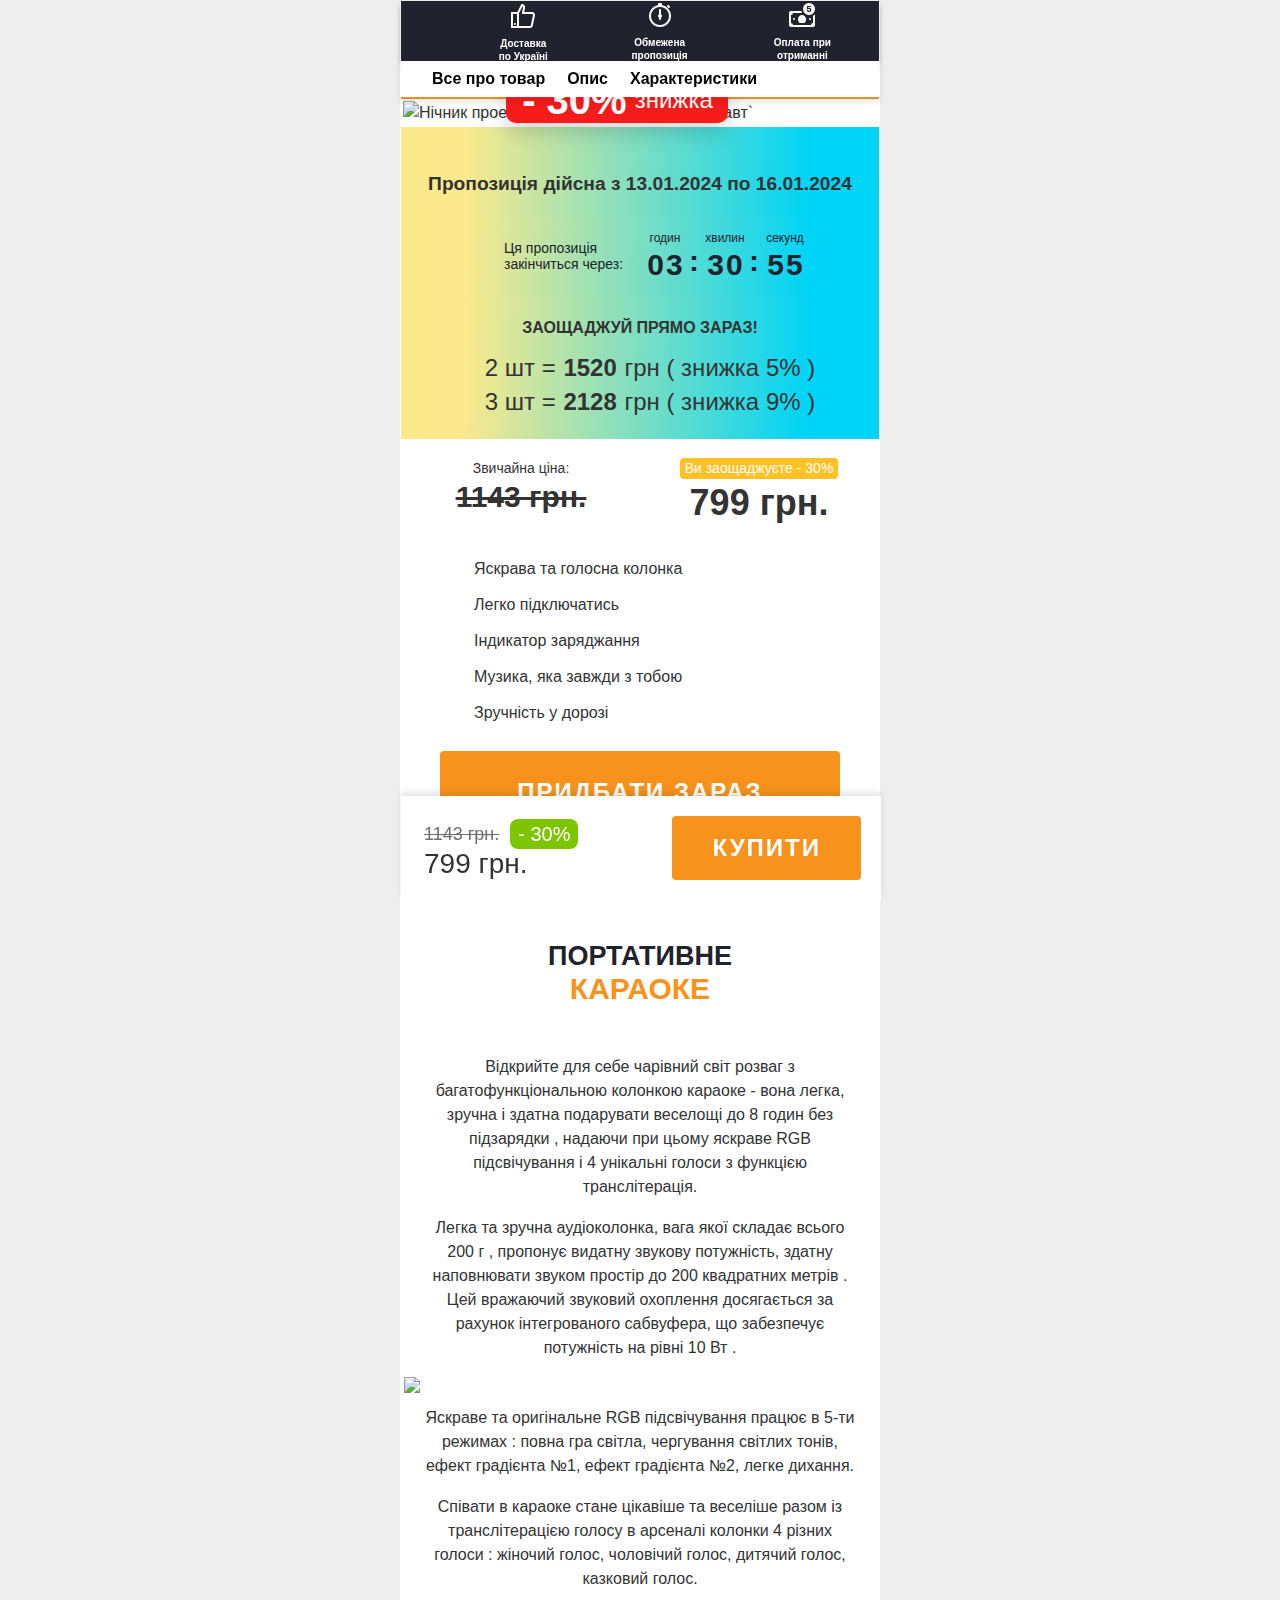
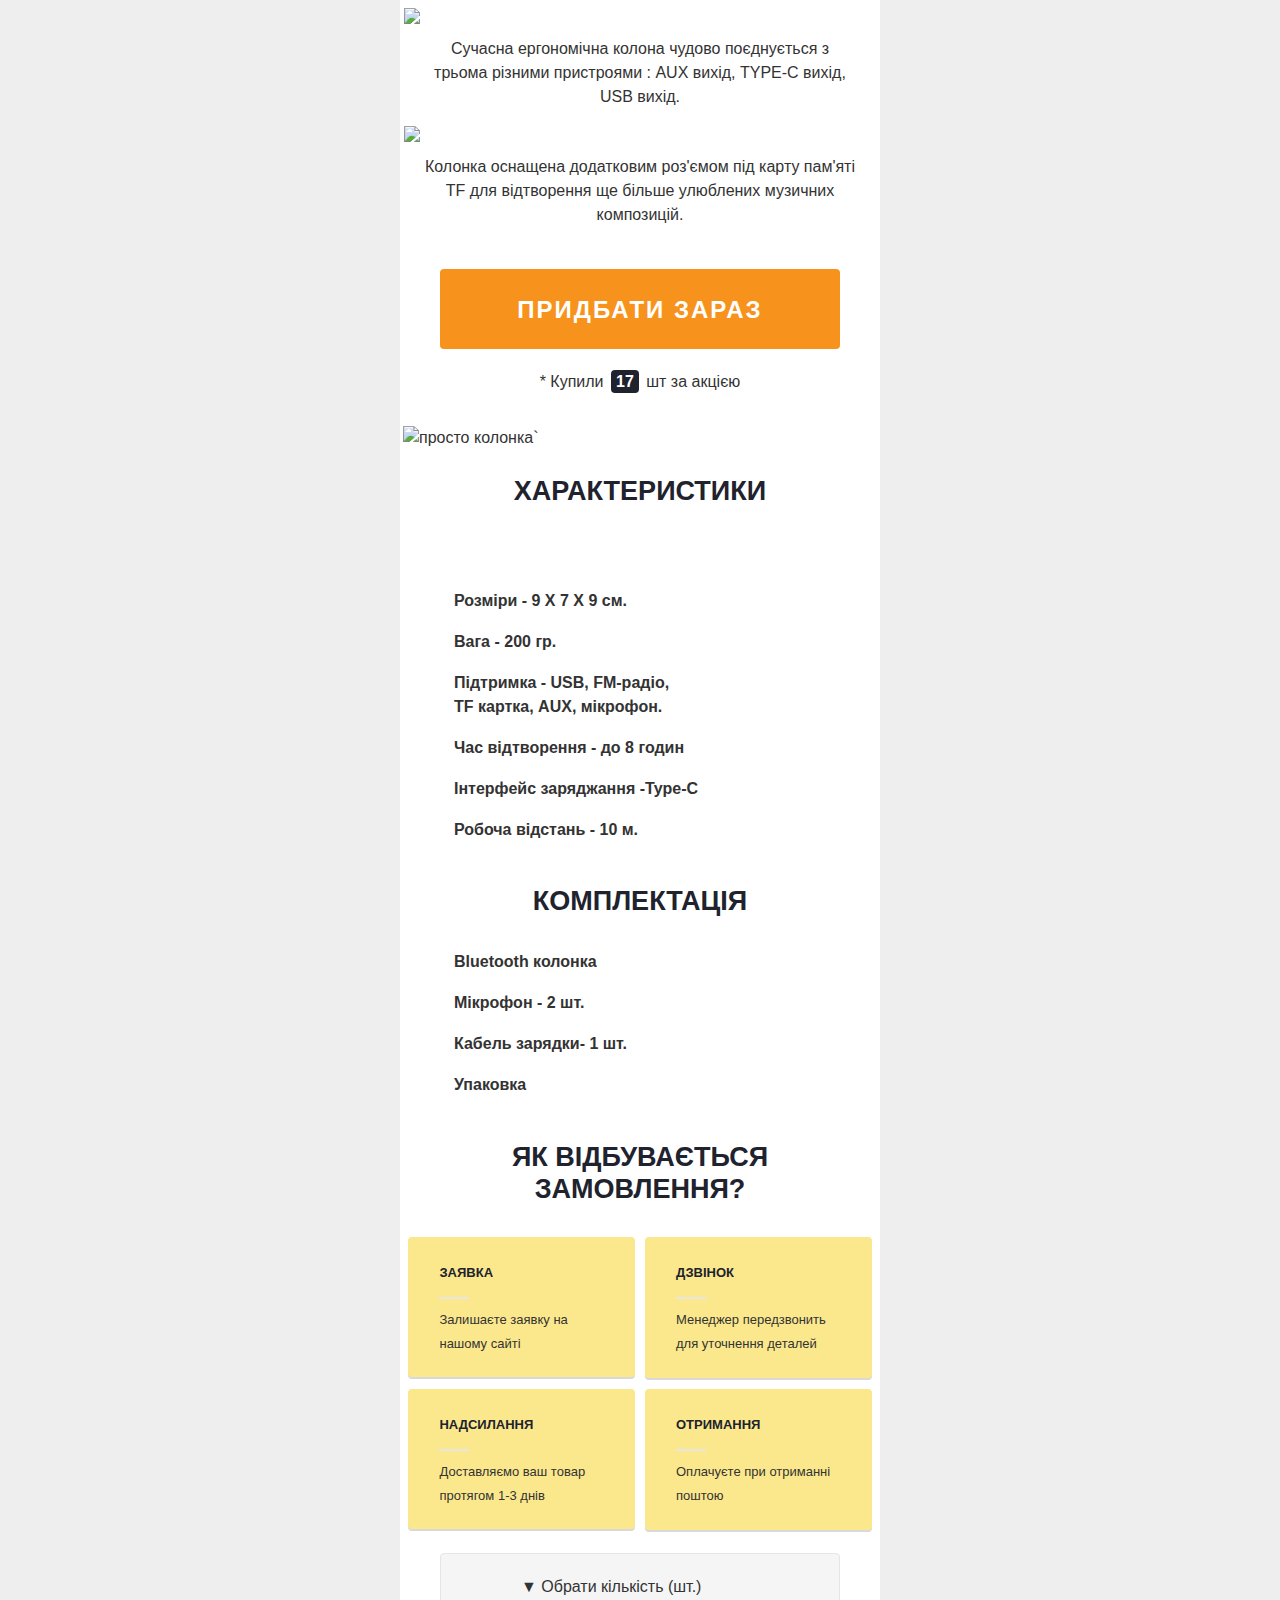
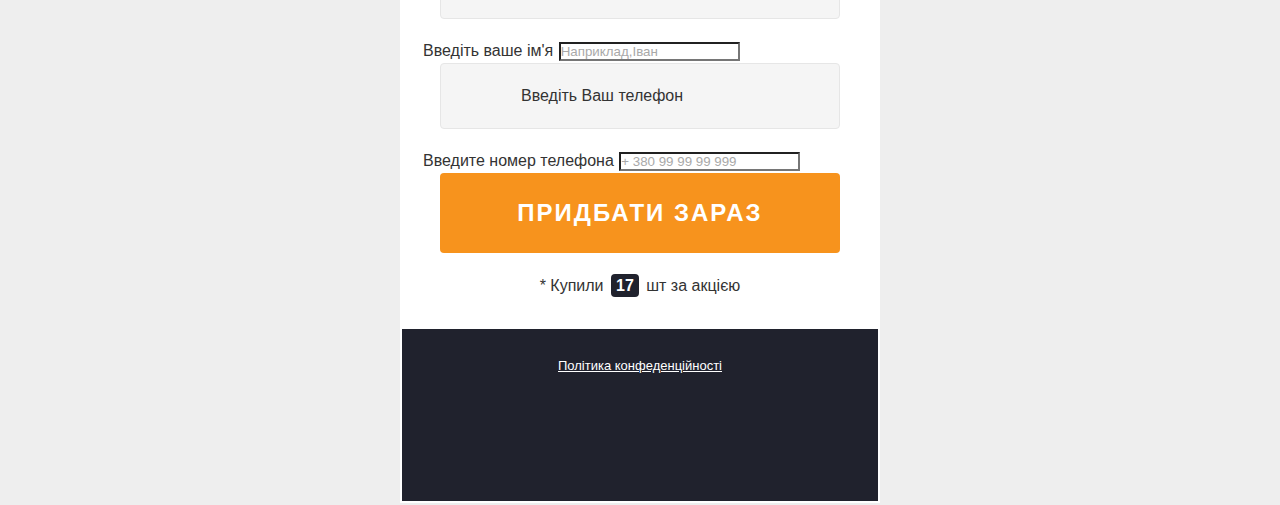
==== commit d5d2e5ae: "Upgrade" ====
--- a/index.html
+++ b/index.html
@@ -201,7 +201,7 @@
                     </div>
                 </div>
             </div>
-            <a href="order_form" class="button-bottom">Купити</a>
+            <a href="#order_form" class="button-bottom">Купити</a>
         </div>
         <div class="price_block clearfix">
             <div class="price_item old">
@@ -227,7 +227,7 @@
             <li>Зручність у дорозі</li>
         </ul>
         <div class="btn-block">
-            <a href="" class="button">Придбати зараз</a>
+            <a href="#order_form" class="button">Придбати зараз</a>
         </div>
         <div class="products_count">* Купили <b>17</b> шт за акцією</div>
     </div>
@@ -248,7 +248,7 @@
                 <p>Легка та зручна аудіоколонка, вага якої складає всього 200 г , пропонує видатну звукову потужність,
                     здатну наповнювати звуком простір до 200 квадратних метрів . Цей вражаючий звуковий охоплення
                     досягається за рахунок інтегрованого сабвуфера, що забезпечує потужність на рівні 10 Вт .</p>
-                <img src="Режими.jpg.">
+                <img src="Режими.jpg">
             </div>
             <div class="text_block">
                 <p>Яскраве та оригінальне RGB підсвічування працює в 5-ти режимах : повна гра світла, чергування світлих
@@ -389,17 +389,21 @@
                 </div>
 
                 <div class="btn-block">
-                    <input class="field" type="text" name="name" placeholder="Введіть ваше ім&#39;я" required="">
+<!--                    <input class="field" type="text" name="name" placeholder="Введіть ваше ім&#39;я" required="">-->
+                    <label for="">Введіть ваше ім'я</label>
+                    <input type="text" class="form-control" id="" name="user_name" placeholder="Наприклад,Іван">
                 </div>
                 <div class="btn-block">
                     <input class="field" type="tel" name="phone" minlength="8" maxlength="15"
                            placeholder="Введіть Ваш телефон" required="">
+                    <label for="">Введите номер телефона</label>
+                    <input type="text" class="form-control" id="" name="user_phone" placeholder="+ 380 99 99 99 999">
                 </div>
                 <div class="btn-block">
                     <button class="button">Придбати зараз</button>
                 </div>
-                <input type="hidden" name="_csrf"
-                       value="XxrE0qXingvGgZxYghWW0vwotNgrV3_o9WPuprwmAANpdIKrzL34MpbKxRPaJOyXiU33mh00O92WJonL8R9WXA==">
+<!--                <input type="hidden" name="_csrf"-->
+<!--                       value="XxrE0qXingvGgZxYghWW0vwotNgrV3_o9WPuprwmAANpdIKrzL34MpbKxRPaJOyXiU33mh00O92WJonL8R9WXA==">-->
             </form>
             <div class="products_count">* Купили <b>17</b> шт за акцією</div>
         </section>
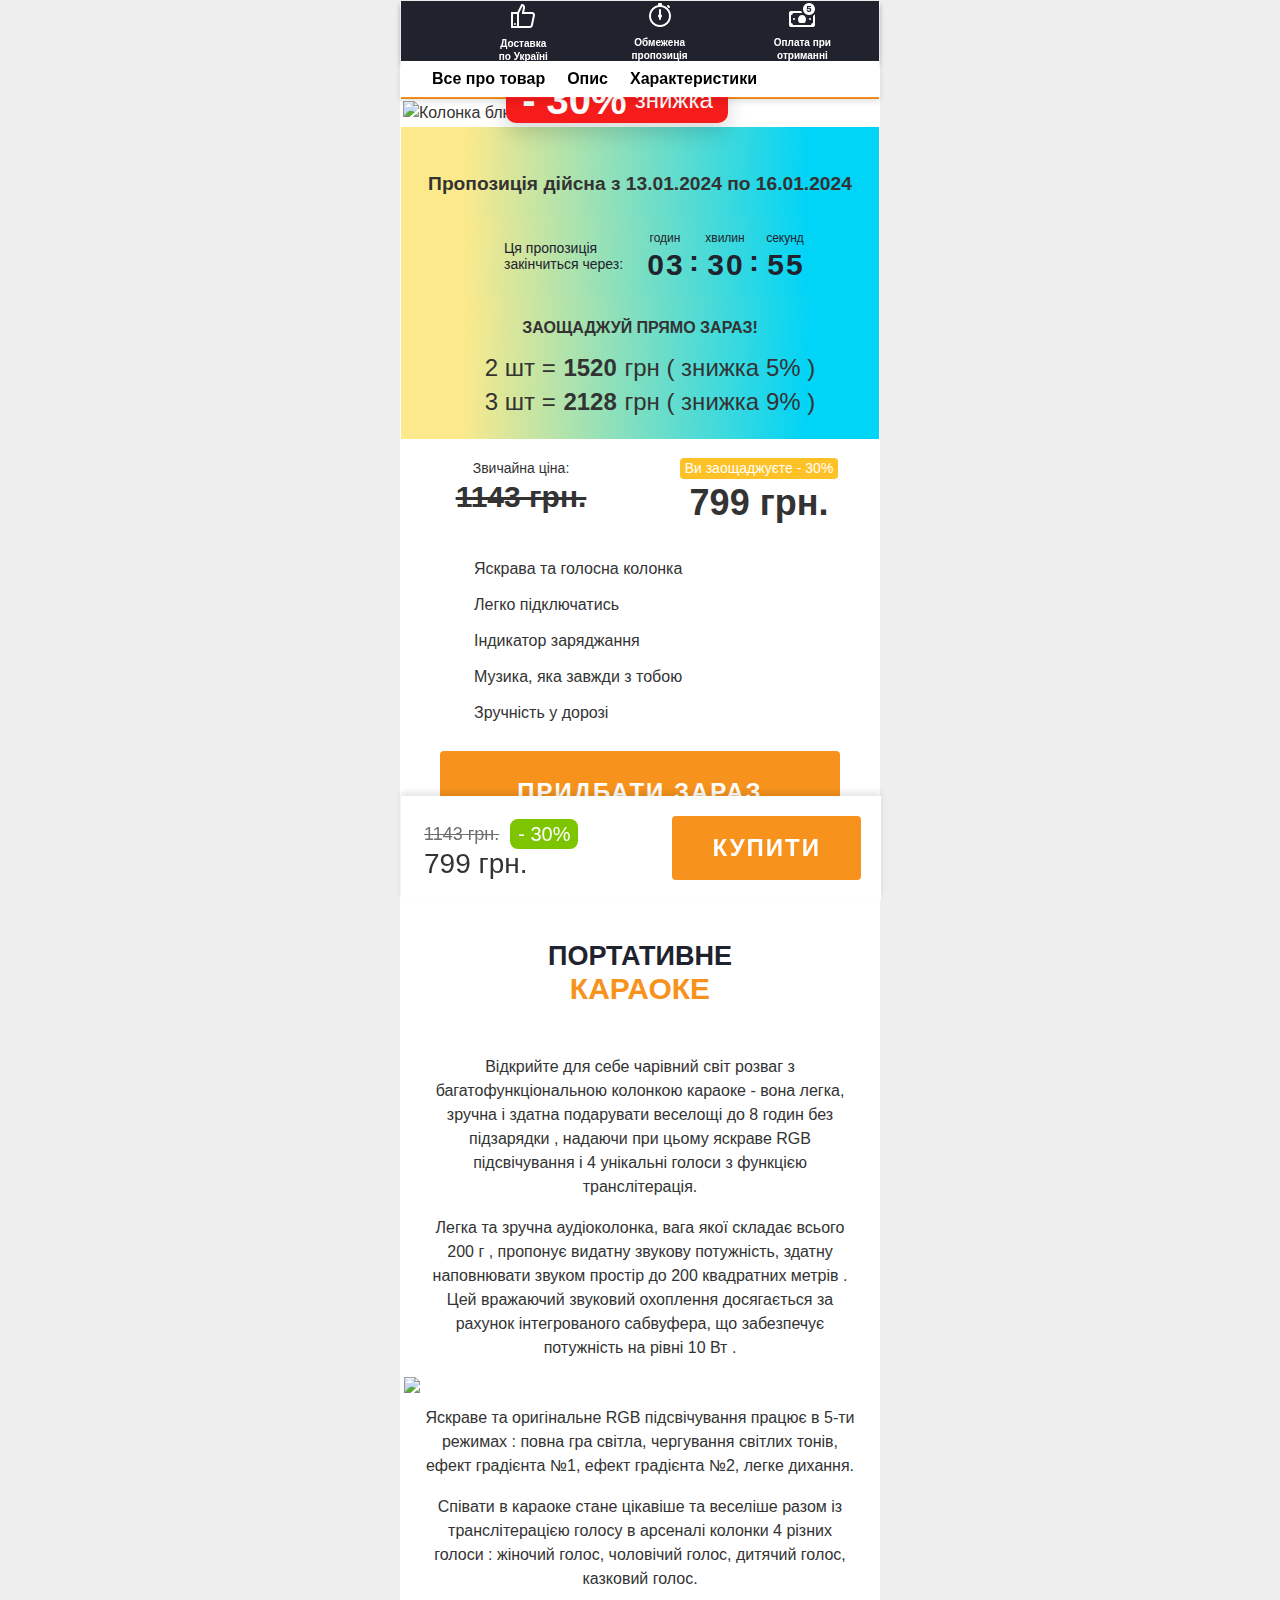
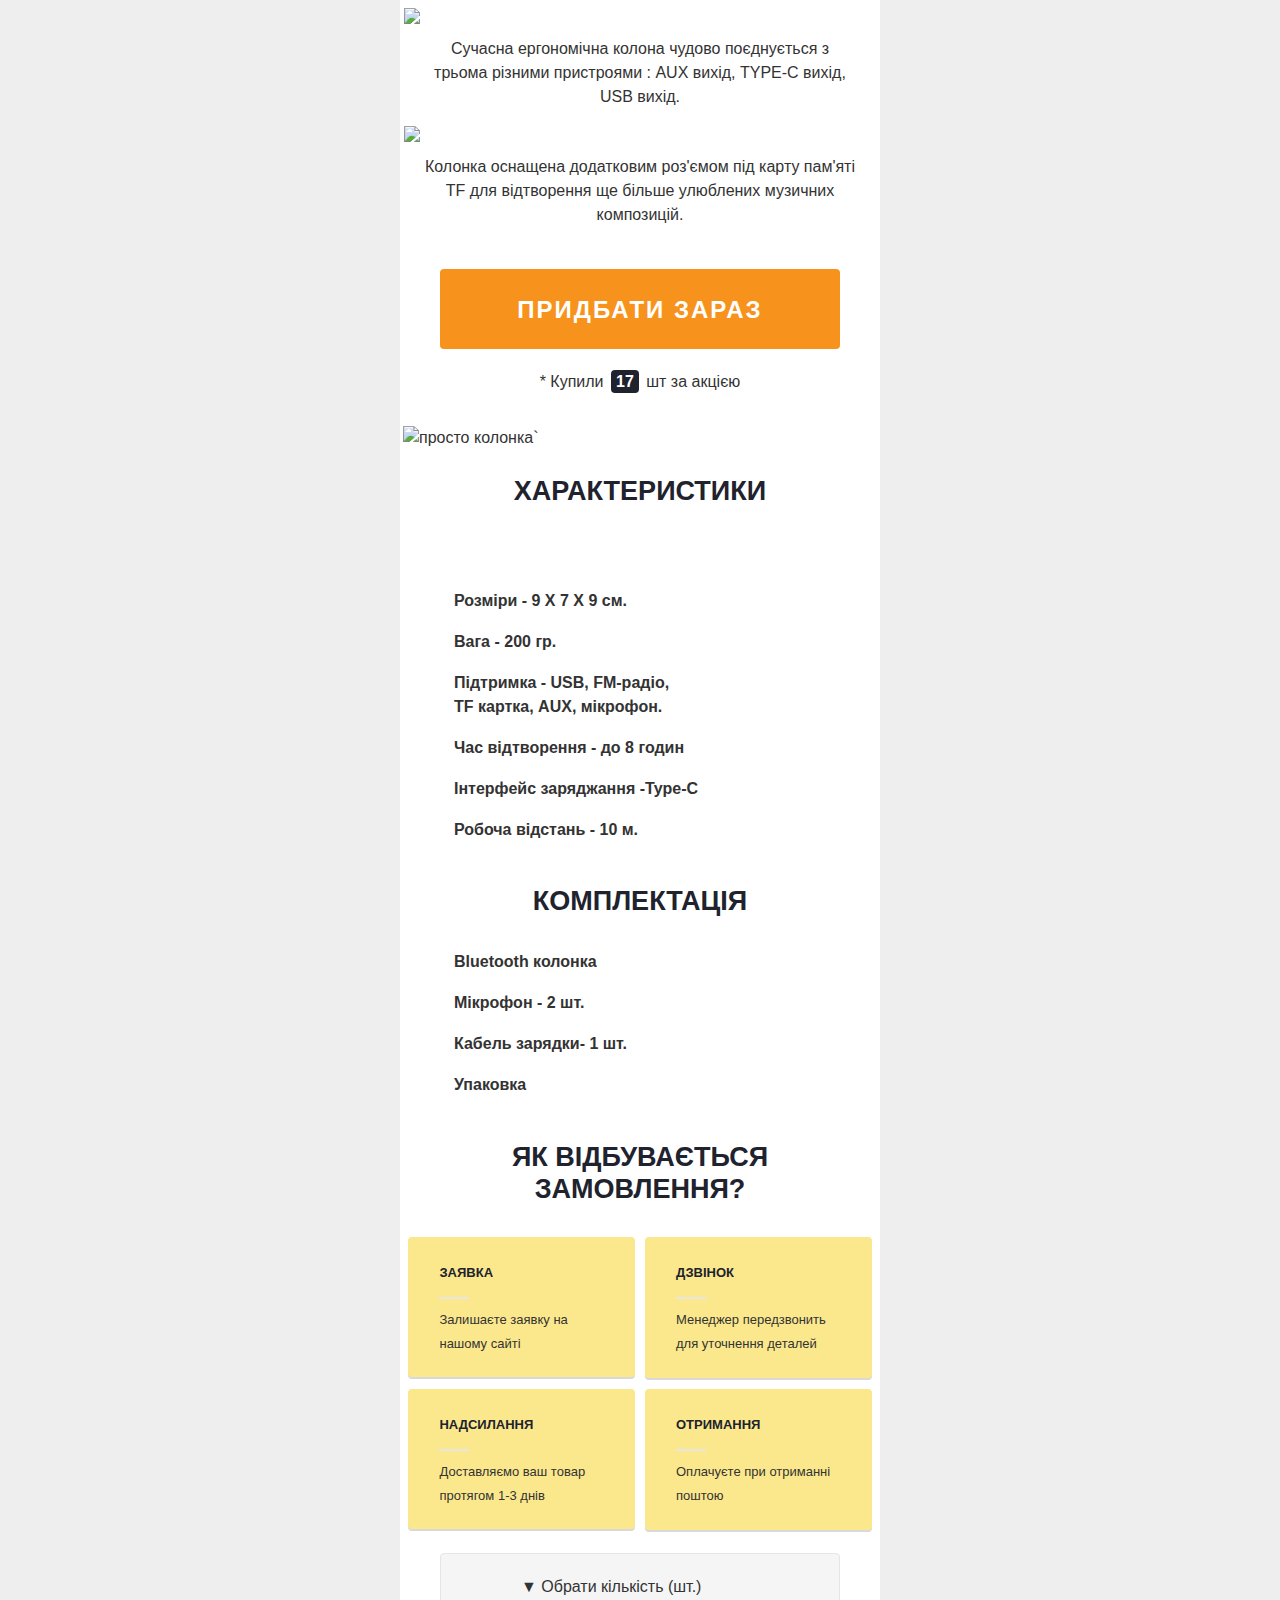
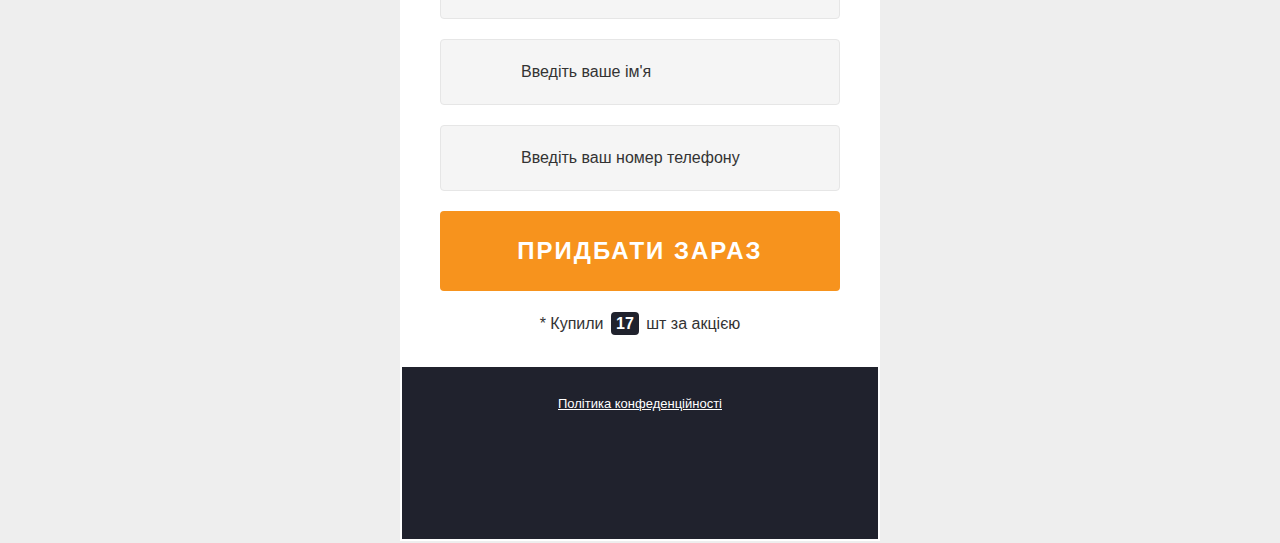
==== commit 3a13ab5e: "Upgrade" ====
--- a/index.html
+++ b/index.html
@@ -7,11 +7,11 @@
 
     <meta name="viewport" content="width=device-width, initial-scale=1">
     <title>
-        Tovarik - Нічник проектор зоряного неба - `Космонавт` </title>
-    <meta name="description" content="Нічник проектор зоряного неба - `Космонавт` доставкою по всій Україні.">
+        Bloototh - колонка  із мікрофоном</title>
+    <meta name="description" content="Найкраща колонка для спільного відпочинку">
     <meta name="keywords"
-          content="купити Нічник проектор зоряного неба - `Космонавт`, ціна Нічник проектор зоряного неба - `Космонавт`, замовити Нічник проектор зоряного неба - `Космонавт`, Нічник проектор зоряного неба - `Космонавт` інтернет магазин">
-    <link rel="shortcut icon" href="https://kosmonavt.tovarik.site/favicon.ico" type="image/x-icon">
+          content="Купити блютуз колонку із мікрофонами">
+<!--    <link rel="shortcut icon" href="https://kosmonavt.tovarik.site/favicon.ico" type="image/x-icon">-->
     <link href="css2" rel="stylesheet">
     <link href="css2(1)" rel="stylesheet">
     <link rel="stylesheet" href="swiper-bundle.min.css">
@@ -116,7 +116,7 @@
             <!--                <h1 class="box-title">-->
             <!--                    <div class="text">Портативне караоке  <span>Duo</span></div>-->
             <!--                </h1>-->
-            <img class="offer_image" src="405532832.webp" alt="Нічник проектор зоряного неба - `Космонавт`">
+            <img class="offer_image" src="405532832.webp" alt="Колонка блютуз із мікрофоном">
             <div class="discount_block">
                 <div class="value">-
                     30%
@@ -248,14 +248,14 @@
                 <p>Легка та зручна аудіоколонка, вага якої складає всього 200 г , пропонує видатну звукову потужність,
                     здатну наповнювати звуком простір до 200 квадратних метрів . Цей вражаючий звуковий охоплення
                     досягається за рахунок інтегрованого сабвуфера, що забезпечує потужність на рівні 10 Вт .</p>
-                <img src="Режими.jpg">
+                <img src="photo2.jpg">
             </div>
             <div class="text_block">
                 <p>Яскраве та оригінальне RGB підсвічування працює в 5-ти режимах : повна гра світла, чергування світлих
                     тонів, ефект градієнта №1, ефект градієнта №2, легке дихання.</p>
                 <p>Співати в караоке стане цікавіше та веселіше разом із транслітерацією голосу в арсеналі колонки 4
                     різних голоси : жіночий голос, чоловічий голос, дитячий голос, казковий голос.</p>
-                <img src="підключення.jpg">
+                <img src="photo1.jpg">
             </div>
             <div class="text_block">
                 <p>Сучасна ергономічна колона чудово поєднується з трьома різними пристроями : AUX вихід, TYPE-C вихід,
@@ -380,24 +380,22 @@
 
             <form id="order_form" class="order_form" action="sender.php" method="POST">
                 <div class="btn-block">
-                    <select name="comment" class="field" required="">
-                        <option value="1" data-number="1" selected="">▼ Обрати кiлькiсть (шт.)</option>
-                        <option value="1" data-number="1">1 шт = 799 грн ( Без знижки )</option>
-                        <option value="2" data-number="2">2 шт = 1520 грн ( знижка 5% )</option>
-                        <option value="3" data-number="3">3 шт = 2128 грн ( знижка 9% )</option>
+                    <select name="order" class="field" required="true">
+                        <option value="0" data-number="1" selected="">▼ Обрати кiлькiсть (шт.)</option>
+                        <option value="1" data-number="1">1 шт = 799 грн ( знижка 30% )</option>
+                        <option value="2" data-number="2">2 шт = 1520 грн ( знижка 35% )</option>
+                        <option value="3" data-number="3">3 шт = 2128 грн ( знижка 39% )</option>
                     </select>
                 </div>
 
                 <div class="btn-block">
-<!--                    <input class="field" type="text" name="name" placeholder="Введіть ваше ім&#39;я" required="">-->
-                    <label for="">Введіть ваше ім'я</label>
-                    <input type="text" class="form-control" id="" name="user_name" placeholder="Наприклад,Іван">
+                    <input id="name"class="field" type="text" name="user_name" placeholder="Введіть ваше ім&#39;я" required="true">
                 </div>
                 <div class="btn-block">
-                    <input class="field" type="tel" name="phone" minlength="8" maxlength="15"
-                           placeholder="Введіть Ваш телефон" required="">
-                    <label for="">Введите номер телефона</label>
-                    <input type="text" class="form-control" id="" name="user_phone" placeholder="+ 380 99 99 99 999">
+
+                    <input id="phone" class="field" type="tel" name="user_phone" minlength="9" maxlength="12"
+                            placeholder="Введіть ваш номер телефону" required="true">
+
                 </div>
                 <div class="btn-block">
                     <button class="button">Придбати зараз</button>
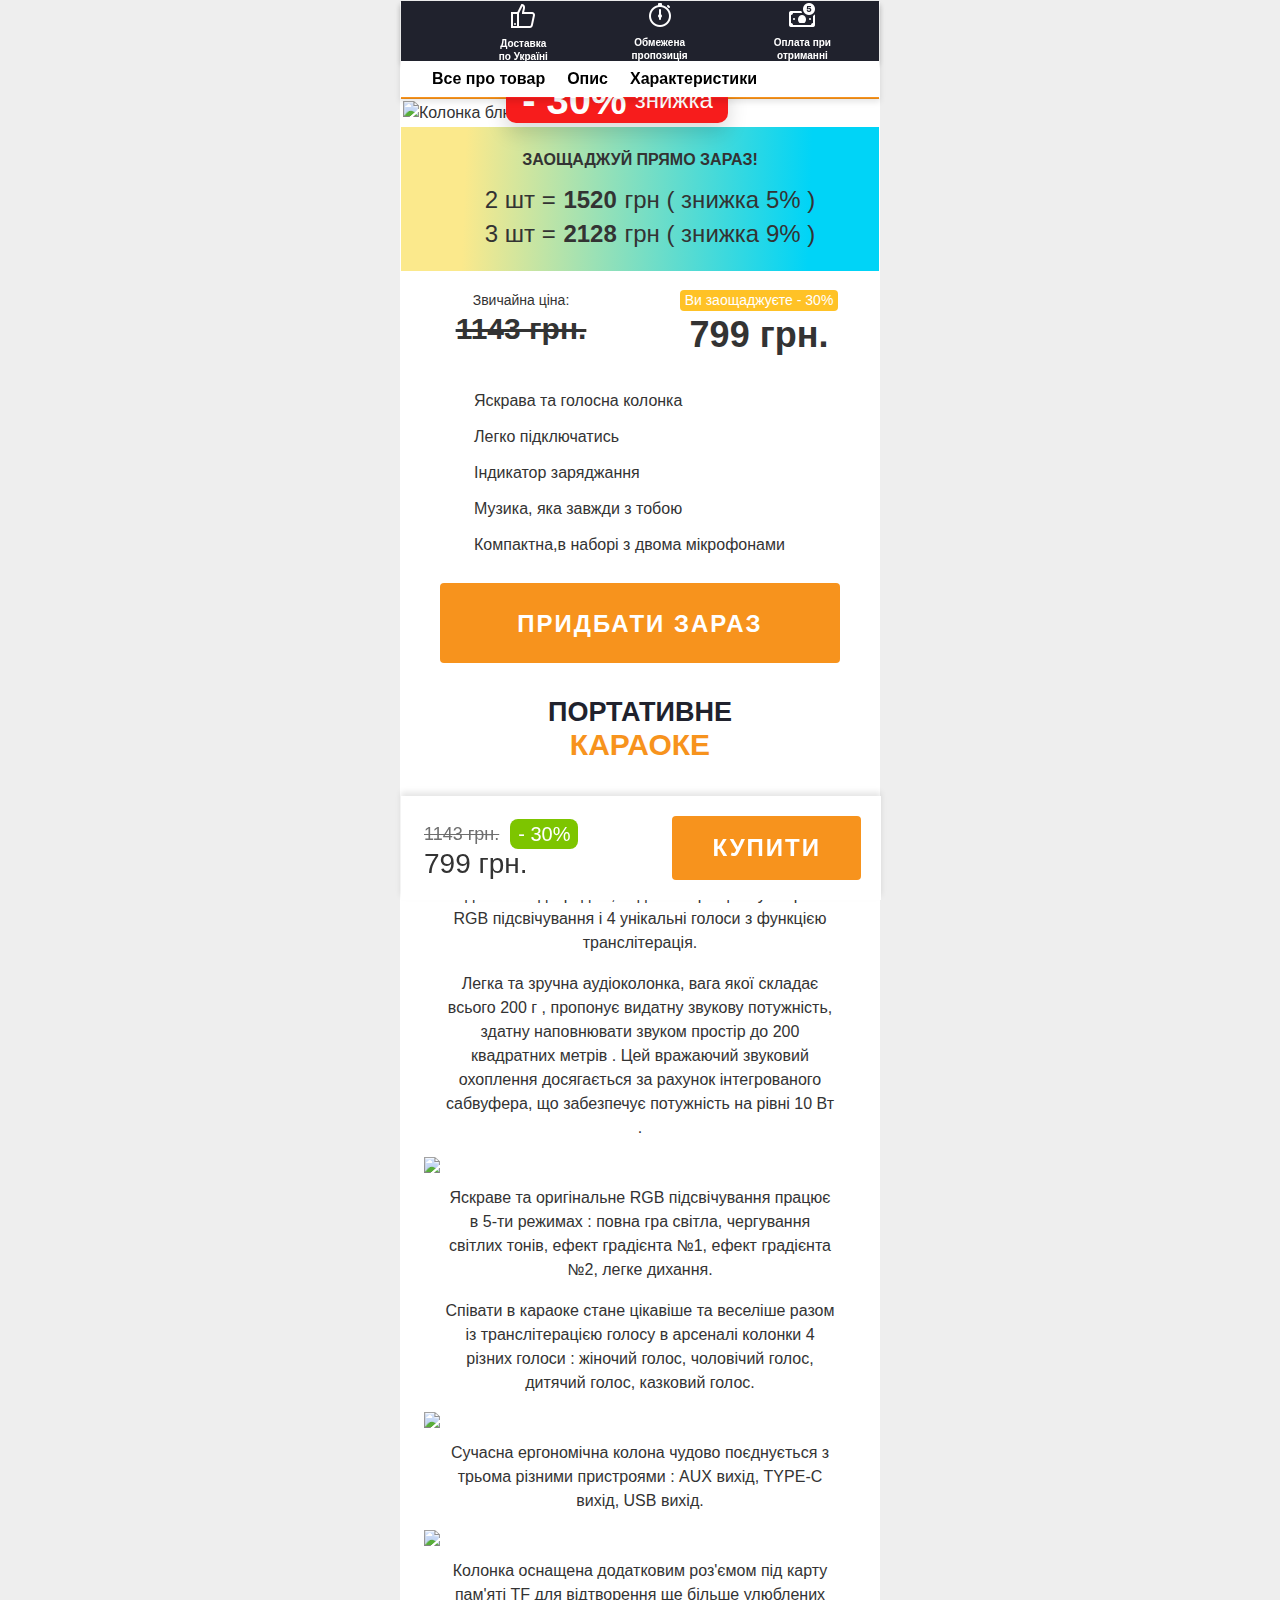
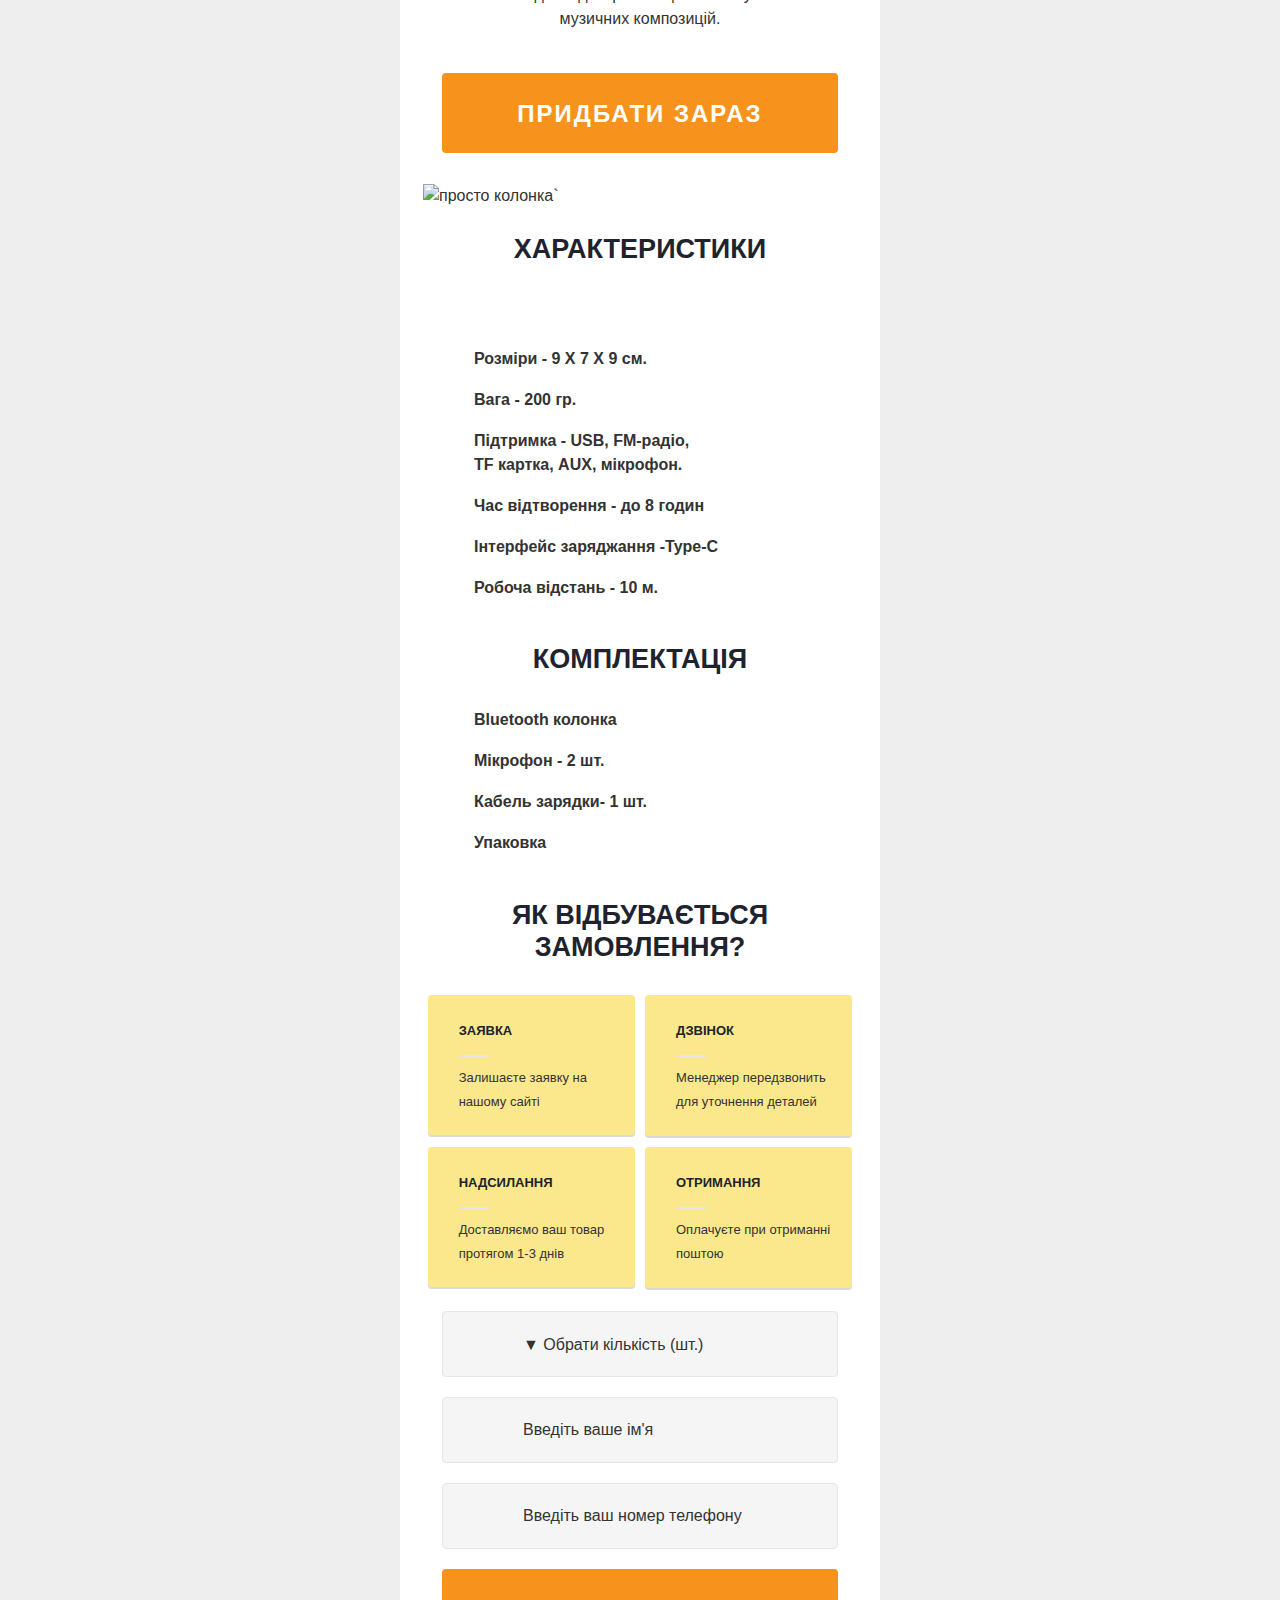
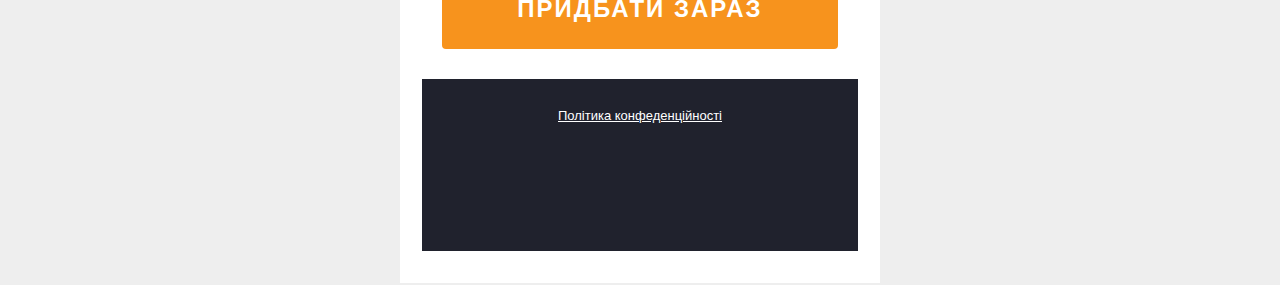
==== commit 00a66e8c: "Забрав акцію,форматнув текст." ====
--- a/index.html
+++ b/index.html
@@ -124,60 +124,7 @@
                 <div class="text">знижка</div>
             </div>
         </div>
-        <div class="megasale">
-            <p><br>
-                <b>Пропозиція дійсна з
-                    <script>
-                        dayMs = 86400000 * 3;
-                        Data = new Date(new Date() - dayMs);
-                        Year = Data.getFullYear();
-                        Month = Data.getMonth() + 1;
-                        Day = Data.getDate();
-                        if (Day < 10) {
-                            Day = "0" + Day;
-                        }
-                        if (Month < 10) {
-                            Month = "0" + Month;
-                        }
-                        // document.write("" + Day + "." + Month + "." + Year + "");
-                    </script>
-                    13.01.2024
-                    по
-                    <script>
-                        dayMs = 86400000 * 0;
-                        Data = new Date(new Date() - dayMs);
-                        Year = Data.getFullYear();
-                        Month = Data.getMonth() + 1;
-                        Day = Data.getDate();
-                        if (Day < 10) {
-                            Day = "0" + Day;
-                        }
-                        if (Month < 10) {
-                            Month = "0" + Month;
-                        }
-                        // document.write("" + Day + "." + Month + "." + Year + "");
-                    </script>
-                    16.01.2024
-                </b>
-            </p>
-        </div>
-        <div class="timer_block clearfix">
-            <p>Ця пропозиція закінчиться через:</p>
-            <div class="timer clearfix">
-                <div class="timer_item">
-                    <div class="text">годин</div>
-                    <div class="count hours"><span>0</span><span>3</span></div>
-                </div>
-                <div class="timer_item">
-                    <div class="text">хвилин</div>
-                    <div class="count minutes"><span>3</span><span>0</span></div>
-                </div>
-                <div class="timer_item">
-                    <div class="text">секунд</div>
-                    <div class="count seconds"><span>5</span><span>5</span></div>
-                </div>
-            </div>
-        </div>
+
         <div class="number-discount">
             <h3 class="block-title">ЗАОЩАДЖУЙ ПРЯМО ЗАРАЗ!</h3>
             <ol role="list" class="discount-list">
@@ -224,13 +171,11 @@
             <li>Легко підключатись</li>
             <li>Індикатор заряджання</li>
             <li>Музика, яка завжди з тобою</li>
-            <li>Зручність у дорозі</li>
+            <li>Компактна,в наборі з двома мікрофонами</li>
         </ul>
         <div class="btn-block">
             <a href="#order_form" class="button">Придбати зараз</a>
-        </div>
-        <div class="products_count">* Купили <b>17</b> шт за акцією</div>
-    </div>
+
     <!-- /header 3 -->
     <!-- /header 3 -->
     <!-- video -->
@@ -271,7 +216,6 @@
             <div class="btn-block">
                 <a href="#order_form" class="button">Придбати зараз</a>
             </div>
-            <div class="products_count">* Купили <b>17</b> шт за акцією</div>
         </section>
         <img src="photo5.jpg" alt="просто колонка`">
         <br><br>
@@ -394,7 +338,7 @@
                 <div class="btn-block">
 
                     <input id="phone" class="field" type="tel" name="user_phone" minlength="9" maxlength="12"
-                            placeholder="Введіть ваш номер телефону" required="true">
+                            placeholder="Введіть ваш номер телефону" required="true" >
 
                 </div>
                 <div class="btn-block">
@@ -403,7 +347,6 @@
 <!--                <input type="hidden" name="_csrf"-->
 <!--                       value="XxrE0qXingvGgZxYghWW0vwotNgrV3_o9WPuprwmAANpdIKrzL34MpbKxRPaJOyXiU33mh00O92WJonL8R9WXA==">-->
             </form>
-            <div class="products_count">* Купили <b>17</b> шт за акцією</div>
         </section>
         <!-- result.php? 3 -->
         <!-- footer -->
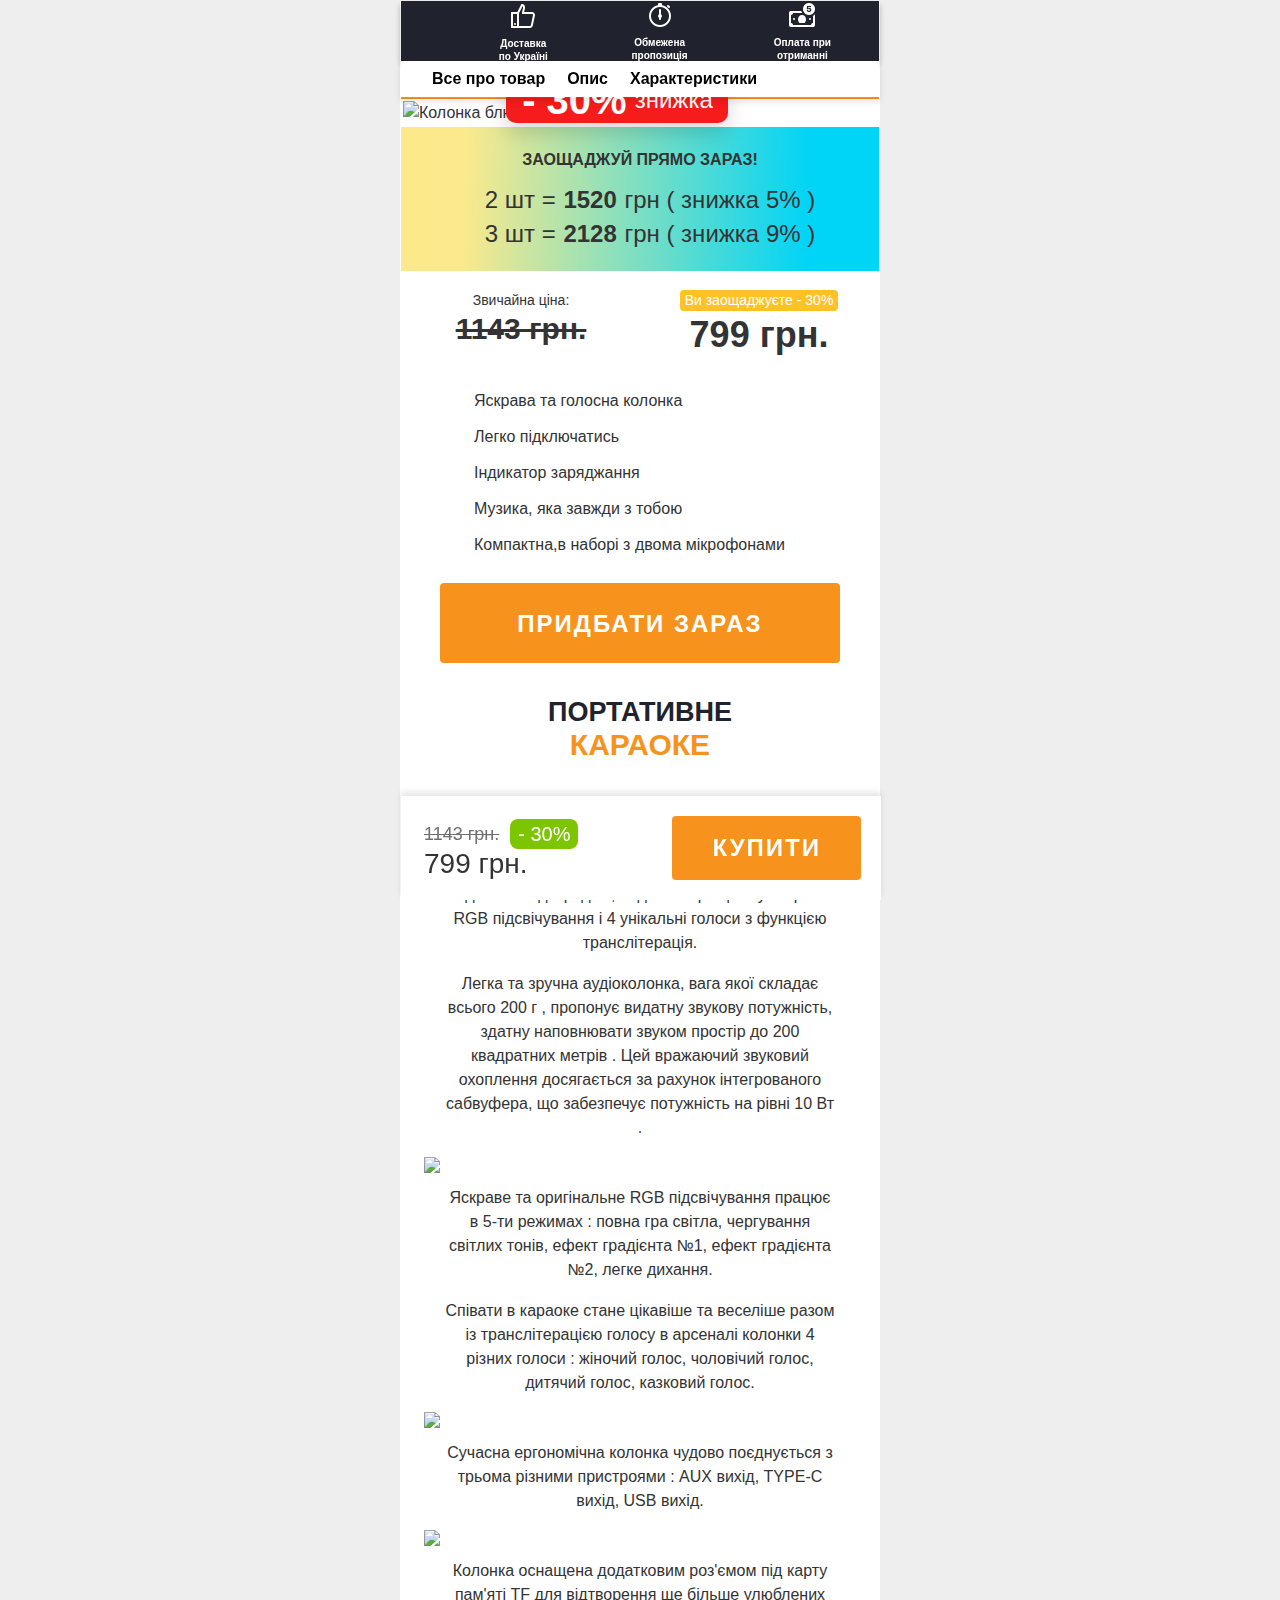
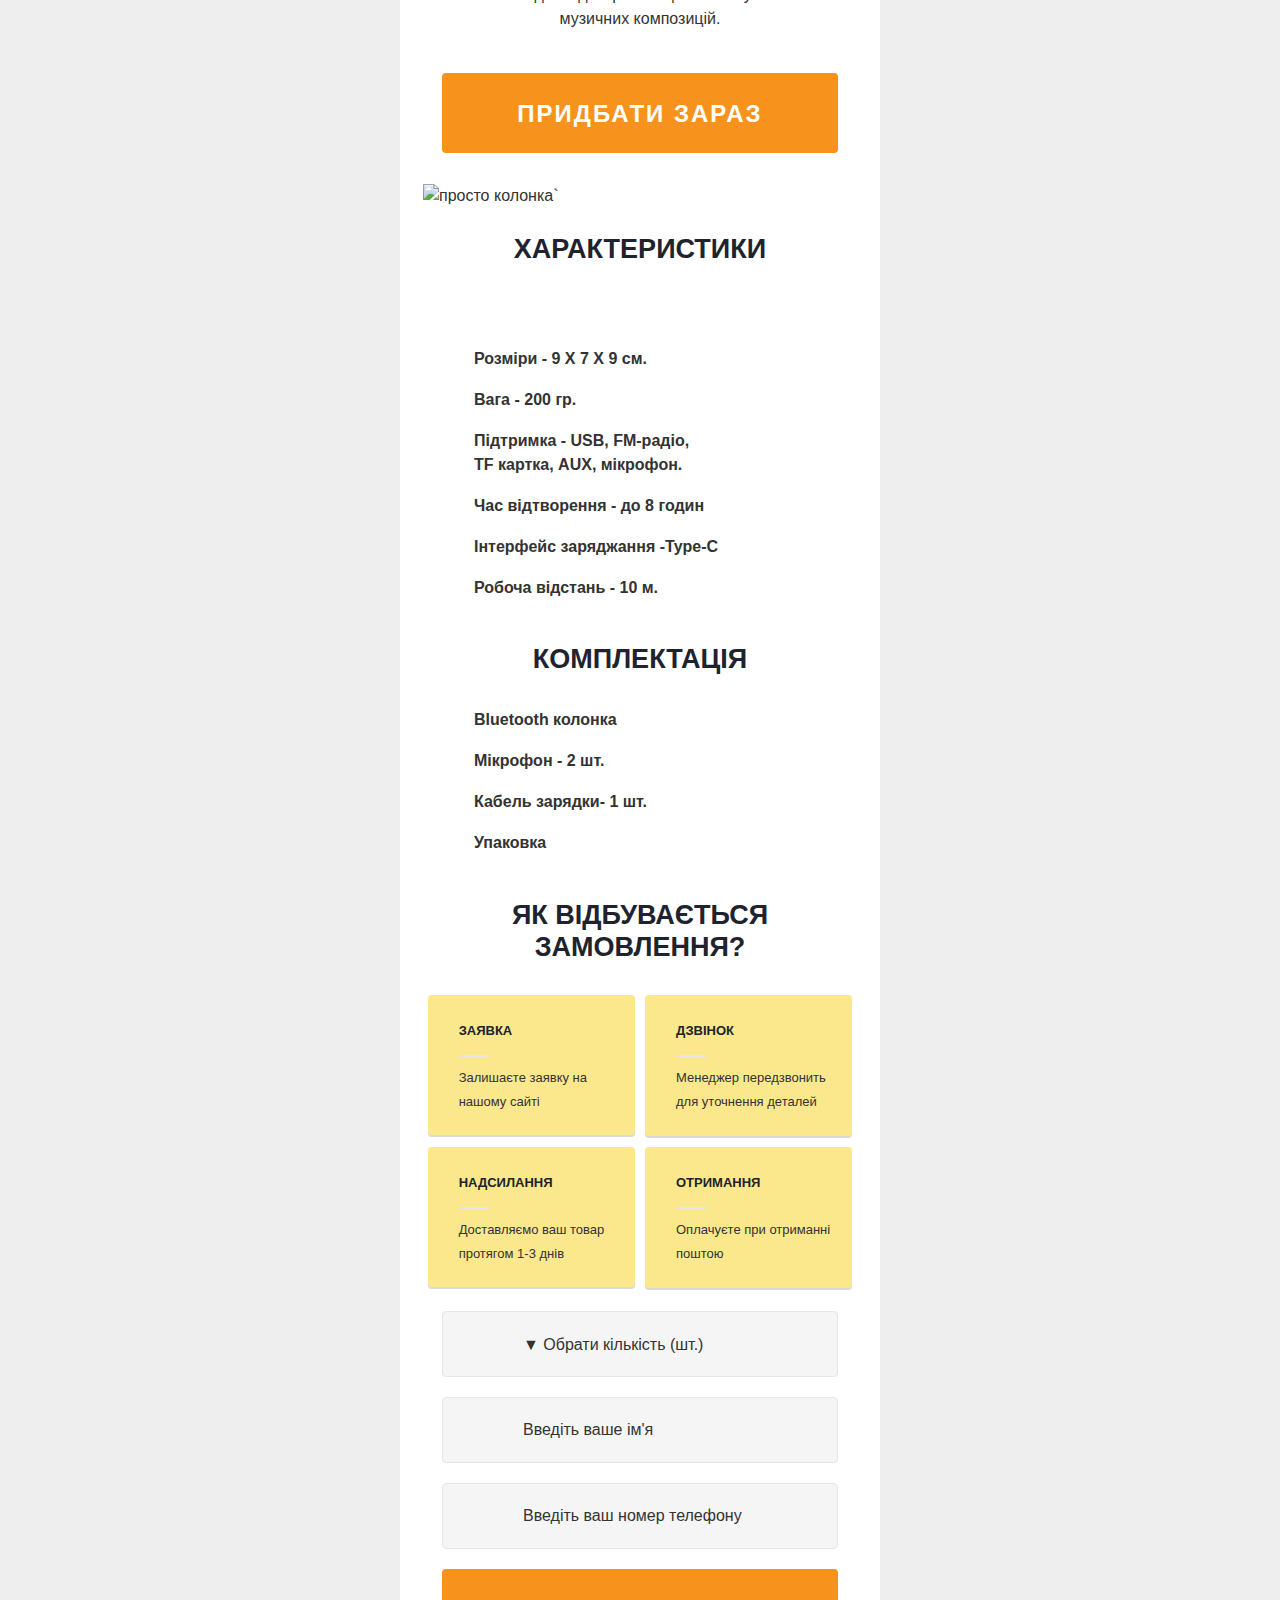
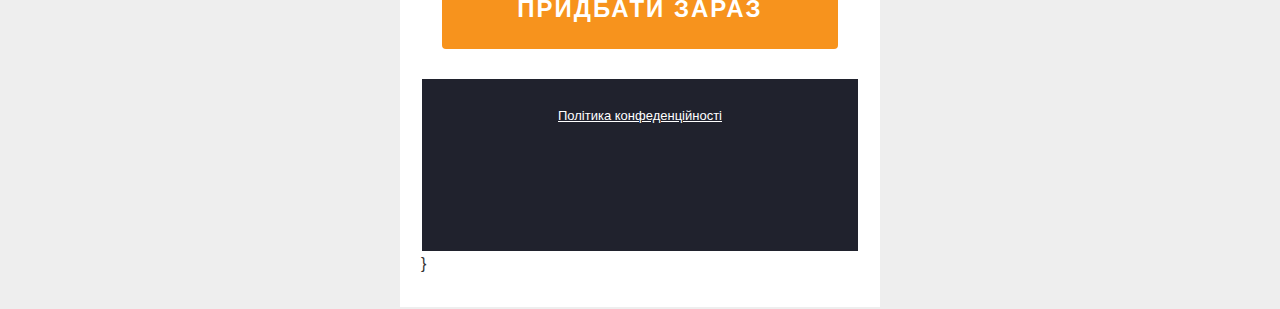
==== commit df1de414: "add pixel" ====
--- a/index.html
+++ b/index.html
@@ -18,35 +18,23 @@
     <link rel="stylesheet" href="reset.css">
     <link rel="stylesheet" href="styles.css">
     <meta name="csrf-param" content="_csrf">
-    <meta name="csrf-token"
-          content="XxrE0qXingvGgZxYghWW0vwotNgrV3_o9WPuprwmAANpdIKrzL34MpbKxRPaJOyXiU33mh00O92WJonL8R9WXA==">
+<!--    <meta name="csrf-token"-->
+<!--          content="XxrE0qXingvGgZxYghWW0vwotNgrV3_o9WPuprwmAANpdIKrzL34MpbKxRPaJOyXiU33mh00O92WJonL8R9WXA==">-->
     <!-- Meta Pixel Code -->
-    <script src="740609541288083" async=""></script>
-    <script async="" src="fbevents.js.завантаження"></script>
     <script>
-        !function (f, b, e, v, n, t, s) {
-            if (f.fbq) return;
-            n = f.fbq = function () {
-                n.callMethod ?
-                    n.callMethod.apply(n, arguments) : n.queue.push(arguments)
-            };
-            if (!f._fbq) f._fbq = n;
-            n.push = n;
-            n.loaded = !0;
-            n.version = '2.0';
-            n.queue = [];
-            t = b.createElement(e);
-            t.async = !0;
-            t.src = v;
-            s = b.getElementsByTagName(e)[0];
-            s.parentNode.insertBefore(t, s)
-        }(window, document, 'script',
+        !function(f,b,e,v,n,t,s)
+        {if(f.fbq)return;n=f.fbq=function(){n.callMethod?
+            n.callMethod.apply(n,arguments):n.queue.push(arguments)};
+            if(!f._fbq)f._fbq=n;n.push=n;n.loaded=!0;n.version='2.0';
+            n.queue=[];t=b.createElement(e);t.async=!0;
+            t.src=v;s=b.getElementsByTagName(e)[0];
+            s.parentNode.insertBefore(t,s)}(window, document,'script',
             'https://connect.facebook.net/en_US/fbevents.js');
-        fbq('init', '740609541288083');
+        fbq('init', '7245842455514640');
         fbq('track', 'PageView');
     </script>
     <noscript><img height="1" width="1" style="display:none"
-                   src="https://www.facebook.com/tr?id=740609541288083&ev=PageView&noscript=1"
+                   src="https://www.facebook.com/tr?id=7245842455514640&ev=PageView&noscript=1"
     /></noscript>
     <!-- End Meta Pixel Code -->
 
@@ -79,7 +67,9 @@
             font-size: 1.2em;
         }
     </style>
+
 </head>
+
 
 
 <body>
@@ -203,7 +193,7 @@
                 <img src="photo1.jpg">
             </div>
             <div class="text_block">
-                <p>Сучасна ергономічна колона чудово поєднується з трьома різними пристроями : AUX вихід, TYPE-C вихід,
+                <p>Сучасна ергономічна колонка чудово поєднується з трьома різними пристроями : AUX вихід, TYPE-C вихід,
                     USB вихід.</p>
 
                 <img src="photo4.jpg">
@@ -259,38 +249,6 @@
             </div>
         </div>
 
-        <!--/characteristics_list2-->
-        <!-- reviews 2 -->
-<!--        <section id="feedback" class="reviews2_section">-->
-<!--            <h2 class="title">Відгуки покупців</h2>-->
-<!--            <div class="reviews_stats_block">-->
-<!--                <p><b>98%</b> покупців рекомендують цей товар</p>-->
-<!--                <div class="line"></div>-->
-<!--            </div>-->
-<!--            <div class="reviews swiper swiper-initialized swiper-horizontal swiper-pointer-events swiper-backface-hidden">-->
-<!--                <div class="swiper-wrapper" id="swiper-wrapper-8d3fc688b315ec9c" aria-live="polite"-->
-<!--                     style="transform: translate3d(0px, 0px, 0px); transition-duration: 0ms;">-->
-<!--                    <div class="rev_item swiper-slide swiper-slide-active" role="group" aria-label="1 / 2"-->
-<!--                         style="width: 440px;">-->
-<!--                        <img src="rev1.jpg" alt="Нічник проектор зоряного неба - `Космонавт`"-->
-<!--                             title="Нічник проектор зоряного неба - `Космонавт`">-->
-<!--                    </div>-->
-<!--                    <div class="rev_item swiper-slide swiper-slide-next" role="group" aria-label="2 / 2"-->
-<!--                         style="width: 440px;">-->
-<!--                        <img src="rev2.jpg" alt="Нічник проектор зоряного неба - `Космонавт`"-->
-<!--                             title="Нічник проектор зоряного неба - `Космонавт`">-->
-<!--                    </div>-->
-<!--                </div>-->
-<!--                &lt;!&ndash; If we need navigation buttons &ndash;&gt;-->
-<!--                <div class="swiper-button-prev swiper-button-disabled" tabindex="-1" role="button"-->
-<!--                     aria-label="Previous slide" aria-controls="swiper-wrapper-8d3fc688b315ec9c"-->
-<!--                     aria-disabled="true"></div>-->
-<!--                <div class="swiper-button-next" tabindex="0" role="button" aria-label="Next slide"-->
-<!--                     aria-controls="swiper-wrapper-8d3fc688b315ec9c" aria-disabled="false"></div>-->
-<!--                <span class="swiper-notification" aria-live="assertive" aria-atomic="true"></span></div>-->
-<!--        </section>-->
-        <!-- /reviews 2 -->
-        <!-- order steps 2 -->
         <div class="order_steps_list1 clearfix">
             <h2 class="title">Як відбувається замовлення?</h2>
             <div class="box">
@@ -363,7 +321,7 @@
     <!--/main_wrapper-->
     <!-- scripts -->
     <!--    -->
-    <!--    <script defer="" src="jquery.min.js.завантаження"></script>-->
+    <!--    <script defer="" src="jquery.min.js.download"></script>-->
     <!--    <script defer="" src="swiper-bundle.min.js.завантаження"></script>-->
     <!--    <script defer="" src="previewYouTube.js.завантаження"></script>-->
     <!--    <script defer="" src="scripts.js.завантаження"></script>-->
@@ -389,39 +347,39 @@
     </script>
 
 
-    <style type="text/css">.youtube {
-        max-width: 100%;
-        height: inherit;
-        overflow: hidden;
-        position: relative;
-        cursor: hand;
-        cursor: pointer
-    }
-
-    .youtube .thumb {
-        bottom: 0;
-        display: block;
-        left: 0;
-        margin: auto;
-        max-width: 100%;
-        position: absolute;
-        right: 0;
-        top: 0;
-        width: 100%;
-        height: auto
-    }
-
-    .youtube .play {
-        filter: alpha(opacity=80);
-        opacity: .8;
-        height: 77px;
-        left: 50%;
-        margin-left: -38px;
-        margin-top: -38px;
-        position: absolute;
-        top: 50%;
-        width: 77px;
-        background: url("youtube-play-icon.png") no-repeat
+<!--    <style type="text/css">.youtube {-->
+<!--        max-width: 100%;-->
+<!--        height: inherit;-->
+<!--        overflow: hidden;-->
+<!--        position: relative;-->
+<!--        cursor: hand;-->
+<!--        cursor: pointer-->
+<!--    }-->
+
+<!--    .youtube .thumb {-->
+<!--        bottom: 0;-->
+<!--        display: block;-->
+<!--        left: 0;-->
+<!--        margin: auto;-->
+<!--        max-width: 100%;-->
+<!--        position: absolute;-->
+<!--        right: 0;-->
+<!--        top: 0;-->
+<!--        width: 100%;-->
+<!--        height: auto-->
+<!--    }-->
+
+<!--    .youtube .play {-->
+<!--        filter: alpha(opacity=80);-->
+<!--        opacity: .8;-->
+<!--        height: 77px;-->
+<!--        left: 50%;-->
+<!--        margin-left: -38px;-->
+<!--        margin-top: -38px;-->
+<!--        position: absolute;-->
+<!--        top: 50%;-->
+<!--        width: 77px;-->
+<!--        background: url("youtube-play-icon.png") no-repeat-->
     }</style>
 </body>
 </html>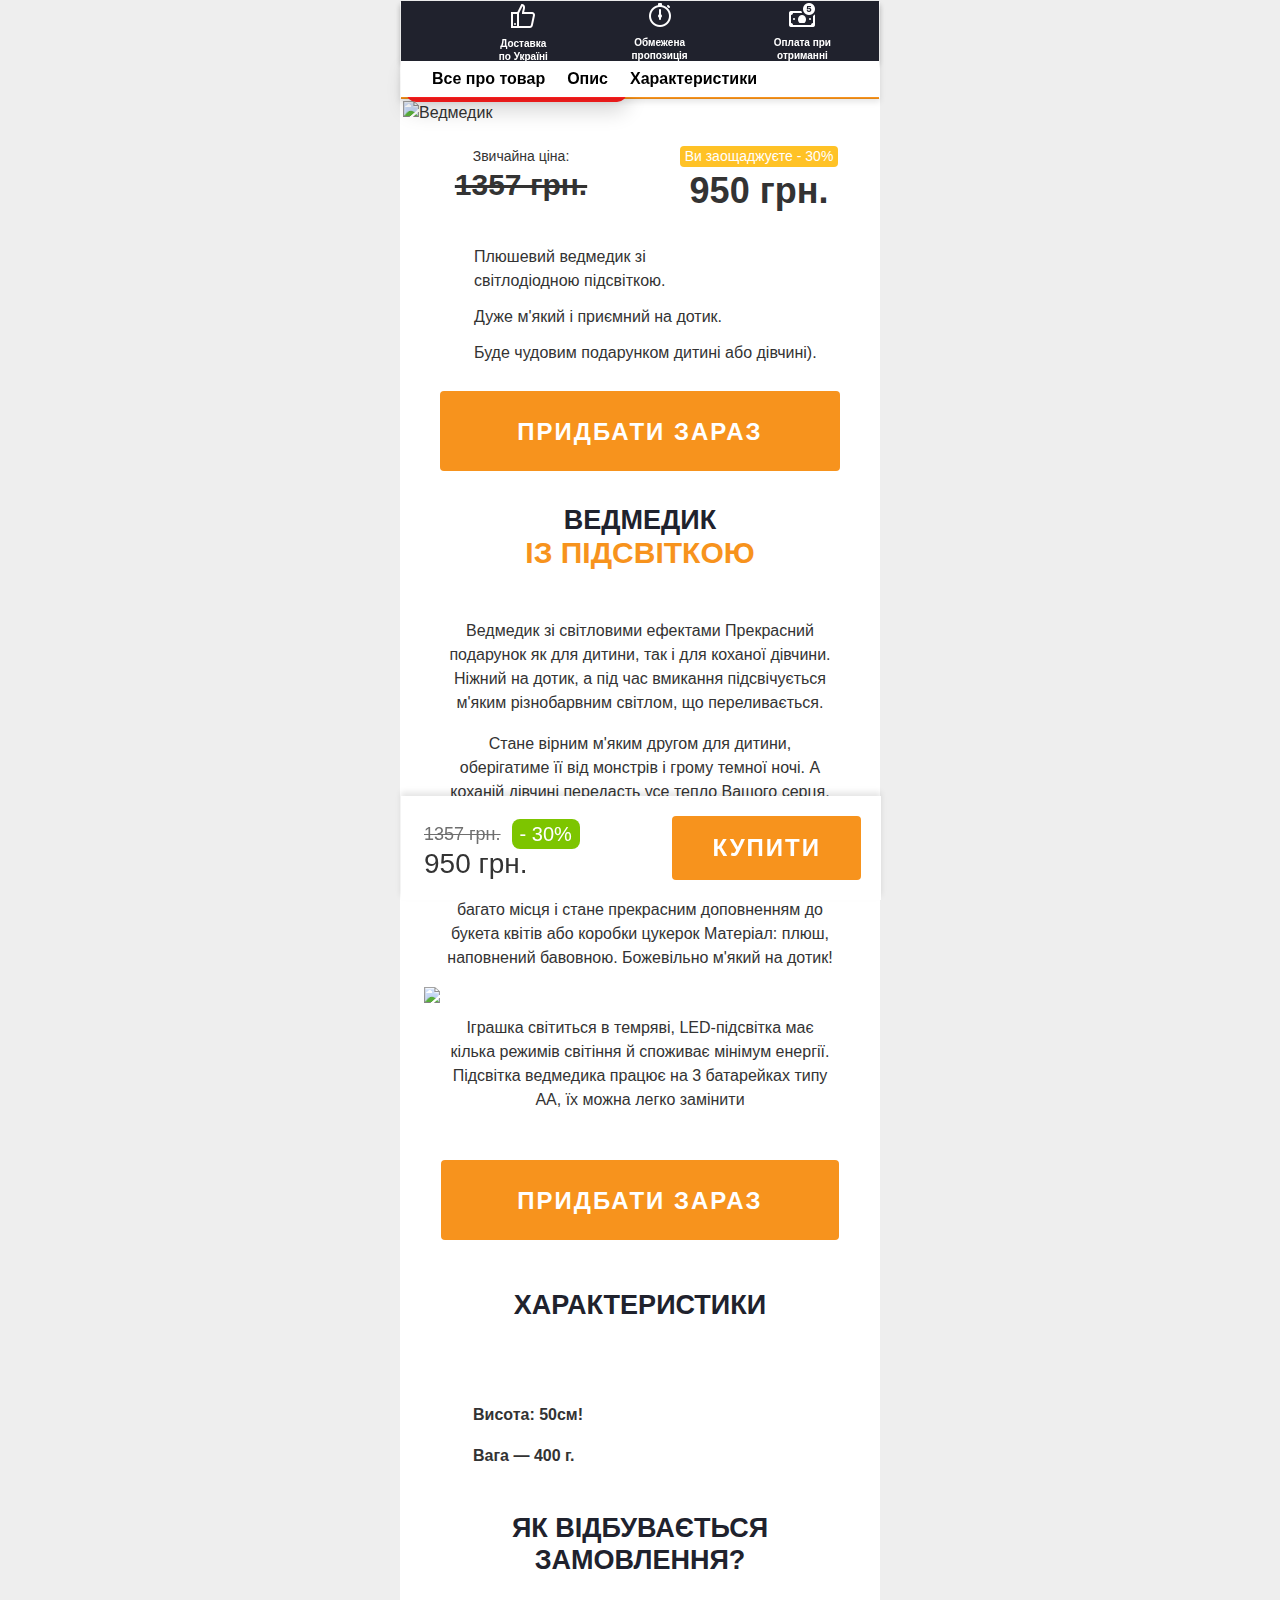
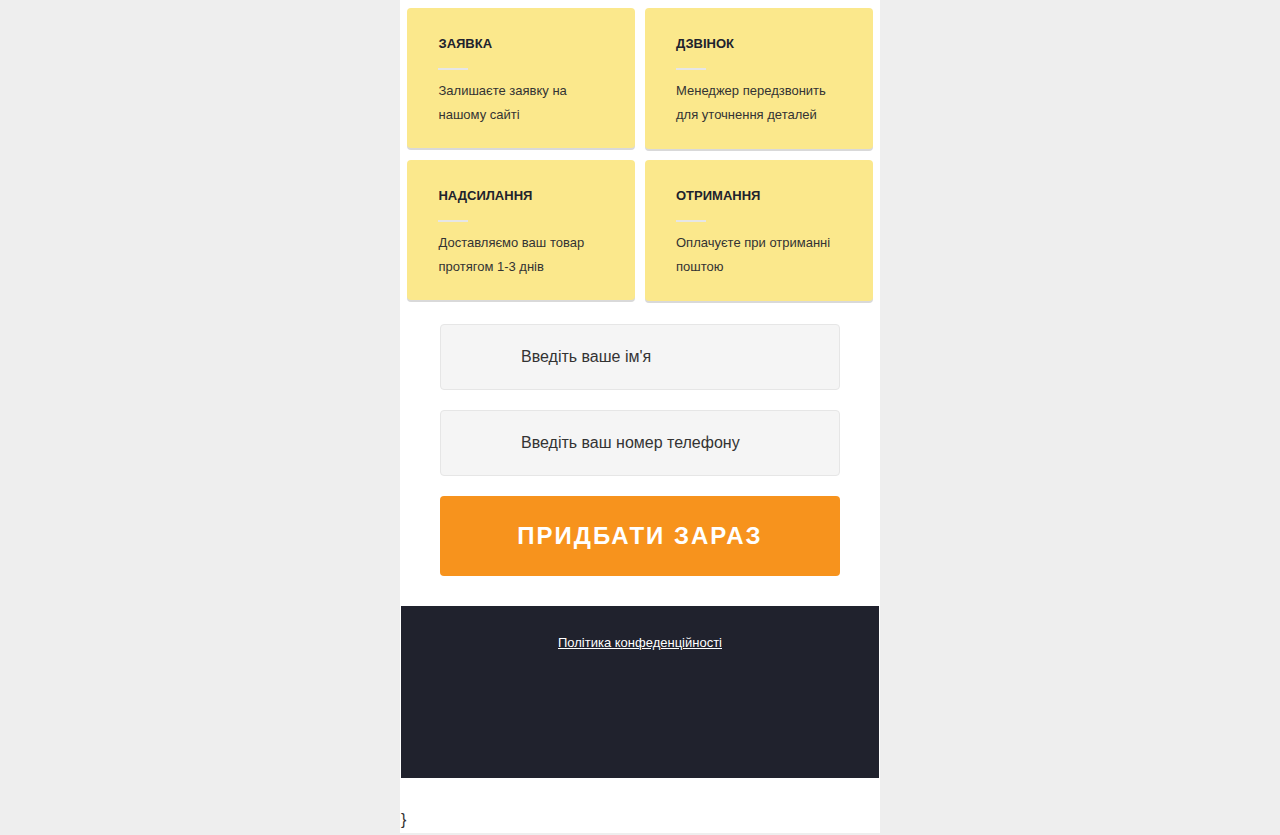
==== commit db5b22c9: "Create website" ====
--- a/index.html
+++ b/index.html
@@ -1,5 +1,4 @@
 <!DOCTYPE html>
-<!-- saved from url=(0031)https://kosmonavt.tovarik.site/ -->
 <html lang="uk">
 <head>
     <meta http-equiv="Content-Type" content="text/html; charset=UTF-8">
@@ -7,28 +6,37 @@
 
     <meta name="viewport" content="width=device-width, initial-scale=1">
     <title>
-        Bloototh - колонка  із мікрофоном</title>
-    <meta name="description" content="Найкраща колонка для спільного відпочинку">
+        Плюшевий ведмедик, що світяться.</title>
+    <meta name="description" content="Найкращий подарунок до дня 8 березня">
     <meta name="keywords"
-          content="Купити блютуз колонку із мікрофонами">
-<!--    <link rel="shortcut icon" href="https://kosmonavt.tovarik.site/favicon.ico" type="image/x-icon">-->
+          content="Купити ведмедика">
     <link href="css2" rel="stylesheet">
     <link href="css2(1)" rel="stylesheet">
     <link rel="stylesheet" href="swiper-bundle.min.css">
     <link rel="stylesheet" href="reset.css">
     <link rel="stylesheet" href="styles.css">
     <meta name="csrf-param" content="_csrf">
-<!--    <meta name="csrf-token"-->
-<!--          content="XxrE0qXingvGgZxYghWW0vwotNgrV3_o9WPuprwmAANpdIKrzL34MpbKxRPaJOyXiU33mh00O92WJonL8R9WXA==">-->
+    <!--    <meta name="csrf-token"-->
+    <!--          content="XxrE0qXingvGgZxYghWW0vwotNgrV3_o9WPuprwmAANpdIKrzL34MpbKxRPaJOyXiU33mh00O92WJonL8R9WXA==">-->
     <!-- Meta Pixel Code -->
     <script>
-        !function(f,b,e,v,n,t,s)
-        {if(f.fbq)return;n=f.fbq=function(){n.callMethod?
-            n.callMethod.apply(n,arguments):n.queue.push(arguments)};
-            if(!f._fbq)f._fbq=n;n.push=n;n.loaded=!0;n.version='2.0';
-            n.queue=[];t=b.createElement(e);t.async=!0;
-            t.src=v;s=b.getElementsByTagName(e)[0];
-            s.parentNode.insertBefore(t,s)}(window, document,'script',
+        !function (f, b, e, v, n, t, s) {
+            if (f.fbq) return;
+            n = f.fbq = function () {
+                n.callMethod ?
+                    n.callMethod.apply(n, arguments) : n.queue.push(arguments)
+            };
+            if (!f._fbq) f._fbq = n;
+            n.push = n;
+            n.loaded = !0;
+            n.version = '2.0';
+            n.queue = [];
+            t = b.createElement(e);
+            t.async = !0;
+            t.src = v;
+            s = b.getElementsByTagName(e)[0];
+            s.parentNode.insertBefore(t, s)
+        }(window, document, 'script',
             'https://connect.facebook.net/en_US/fbevents.js');
         fbq('init', '7245842455514640');
         fbq('track', 'PageView');
@@ -71,7 +79,6 @@
 </head>
 
 
-
 <body>
 <div class="main_wrapper">
     <header class="active">
@@ -106,7 +113,7 @@
             <!--                <h1 class="box-title">-->
             <!--                    <div class="text">Портативне караоке  <span>Duo</span></div>-->
             <!--                </h1>-->
-            <img class="offer_image" src="405532832.webp" alt="Колонка блютуз із мікрофоном">
+            <img class="offer_image" src="Photo1.png" alt="Ведмедик">
             <div class="discount_block">
                 <div class="value">-
                     30%
@@ -115,18 +122,11 @@
             </div>
         </div>
 
-        <div class="number-discount">
-            <h3 class="block-title">ЗАОЩАДЖУЙ ПРЯМО ЗАРАЗ!</h3>
-            <ol role="list" class="discount-list">
-                <li>2 шт = <strong>1520</strong> грн ( знижка 5% )</li>
-                <li>3 шт = <strong>2128</strong> грн ( знижка 9% )</li>
-            </ol>
-        </div>
         <div class="bottom-block">
             <div class="price-and-sale-block">
                 <div class="price-and-sale-block-top">
                     <div class="old-price">
-                        1143 грн.
+                        1357 грн.
                     </div>
                     <div class="sale-block">-
                         30%
@@ -134,7 +134,7 @@
                 </div>
                 <div class="price-and-sale-block-bottom">
                     <div class="price-new">
-                        799 грн.
+                        950 грн.
                     </div>
                 </div>
             </div>
@@ -144,7 +144,7 @@
             <div class="price_item old">
                 <div class="text">Звичайна ціна:</div>
                 <div class="value">
-                    1143 грн.
+                    1357 грн.
                 </div>
             </div>
             <div class="price_item new">
@@ -152,234 +152,224 @@
                             30%
                         </span></div>
                 <div class="value">
-                    799 грн.
+                    950 грн.
                 </div>
             </div>
         </div>
         <ul>
-            <li>Яскрава та голосна колонка</li>
-            <li>Легко підключатись</li>
-            <li>Індикатор заряджання</li>
-            <li>Музика, яка завжди з тобою</li>
-            <li>Компактна,в наборі з двома мікрофонами</li>
+            <li>Плюшевий ведмедик зі світлодіодною підсвіткою.</li>
+            <li>Дуже м'який і приємний на дотик.</li>
+            <li>Буде чудовим подарунком дитині або дівчині).</li>
         </ul>
         <div class="btn-block">
             <a href="#order_form" class="button">Придбати зараз</a>
 
-    <!-- /header 3 -->
-    <!-- /header 3 -->
-    <!-- video -->
-    <div id="video" class="video_block">
-        <!-- /video -->
-        <!--description_section-->
-        <section id="description" class="description_section tabs-content" data-tab-id="description">
-            <h2 class="title">
-                <div class="text">Портативне <span>Караоке</span></div>
-            </h2>
-            <div class="text_block">
-                <p>Відкрийте для себе чарівний світ розваг з багатофункціональною колонкою караоке - вона легка, зручна
-                    і здатна подарувати веселощі до 8 годин без підзарядки , надаючи при цьому яскраве RGB підсвічування
-                    і 4 унікальні голоси з функцією транслітерація.</p>
-                <p>Легка та зручна аудіоколонка, вага якої складає всього 200 г , пропонує видатну звукову потужність,
-                    здатну наповнювати звуком простір до 200 квадратних метрів . Цей вражаючий звуковий охоплення
-                    досягається за рахунок інтегрованого сабвуфера, що забезпечує потужність на рівні 10 Вт .</p>
-                <img src="photo2.jpg">
-            </div>
-            <div class="text_block">
-                <p>Яскраве та оригінальне RGB підсвічування працює в 5-ти режимах : повна гра світла, чергування світлих
-                    тонів, ефект градієнта №1, ефект градієнта №2, легке дихання.</p>
-                <p>Співати в караоке стане цікавіше та веселіше разом із транслітерацією голосу в арсеналі колонки 4
-                    різних голоси : жіночий голос, чоловічий голос, дитячий голос, казковий голос.</p>
-                <img src="photo1.jpg">
-            </div>
-            <div class="text_block">
-                <p>Сучасна ергономічна колонка чудово поєднується з трьома різними пристроями : AUX вихід, TYPE-C вихід,
-                    USB вихід.</p>
-
-                <img src="photo4.jpg">
-            </div>
-            <div class="text_block">
-                <p>Колонка оснащена додатковим роз'ємом під карту пам'яті TF для відтворення ще більше улюблених
-                    музичних композицій.</p>
-                <!--                <img src="image_4.jpg">-->
-            </div>
-            <div class="btn-block">
-                <a href="#order_form" class="button">Придбати зараз</a>
-            </div>
-        </section>
-        <img src="photo5.jpg" alt="просто колонка`">
-        <br><br>
-        <h2 id="characteristic" class="title">Характеристики</h2><br>
-        <!--/description_section-->
-        <!--characteristics_list2-->
-        <div class="characteristics_list2">
-            <div class="characteristic_item">
-                <div class="text">Розміри - 9 Х 7 Х 9 см.</div>
-            </div>
-            <div class="characteristic_item">
-                <div class="text">Вага - 200 гр.</div>
-            </div>
-            <div class="characteristic_item">
-                <div class="text">Підтримка - USB, FM-радіо, TF картка, AUX, мікрофон.</div>
-            </div>
-            <div class="characteristic_item">
-                <div class="text">Час відтворення -  до 8 годин</div>
-            </div>
-            <div class="characteristic_item">
-                <div class="text">Інтерфейс заряджання -Type-C</div>
-            </div>
-            <div class="characteristic_item">
-                <div class="text">Робоча відстань - 10 м.</div>
-            </div>
-        </div>
-        <h2 id="characteristic" class="title">Комплектація</h2>
-        <!--characteristics_list2-->
-        <div class="characteristics_list2">
-            <div class="characteristic_item">
-                <div class="text">Bluetooth колонка</div>
-            </div>
-            <div class="characteristic_item">
-                <div class="text">Мікрофон - 2 шт.</div>
-            </div>
-                        <div class="characteristic_item">
-                            <div class="text">Кабель зарядки- 1 шт.</div>
-                        </div>
-            <div class="characteristic_item">
-                <div class="text">Упаковка</div>
-            </div>
-        </div>
-
-        <div class="order_steps_list1 clearfix">
-            <h2 class="title">Як відбувається замовлення?</h2>
-            <div class="box">
-                <div class="step_item">
-                    <div class="number">1</div>
-                    <h4>Заявка</h4>
-                    <p>Залишаєте заявку на нашому сайті</p>
-                </div>
-                <div class="step_item">
-                    <div class="number">2</div>
-                    <h4>Дзвінок</h4>
-                    <p>Менеджер передзвонить для уточнення деталей</p>
-                </div>
-                <div class="step_item">
-                    <div class="number">3</div>
-                    <h4>Надсилання</h4>
-                    <p>Доставляємо ваш товар протягом
-                        1-3
-                        днів</p>
-                </div>
-                <div class="step_item">
-                    <div class="number">4</div>
-                    <h4>Отримання</h4>
-                    <p>Оплачуєте при отриманні поштою</p>
-                </div>
-            </div>
-        </div>
-        <!-- result.php? steps 2 -->
-        <!-- order 3 -->
-        <section class="offer_section offer3">
-
-            <form id="order_form" class="order_form" action="sender.php" method="POST">
-                <div class="btn-block">
-                    <select name="order" class="field" required="true">
-                        <option value="0" data-number="1" selected="">▼ Обрати кiлькiсть (шт.)</option>
-                        <option value="1" data-number="1">1 шт = 799 грн ( знижка 30% )</option>
-                        <option value="2" data-number="2">2 шт = 1520 грн ( знижка 35% )</option>
-                        <option value="3" data-number="3">3 шт = 2128 грн ( знижка 39% )</option>
-                    </select>
-                </div>
-
-                <div class="btn-block">
-                    <input id="name"class="field" type="text" name="user_name" placeholder="Введіть ваше ім&#39;я" required="true">
-                </div>
-                <div class="btn-block">
-
-                    <input id="phone" class="field" type="tel" name="user_phone" minlength="9" maxlength="12"
-                            placeholder="Введіть ваш номер телефону" required="true" >
-
-                </div>
-                <div class="btn-block">
-                    <button class="button">Придбати зараз</button>
-                </div>
-<!--                <input type="hidden" name="_csrf"-->
-<!--                       value="XxrE0qXingvGgZxYghWW0vwotNgrV3_o9WPuprwmAANpdIKrzL34MpbKxRPaJOyXiU33mh00O92WJonL8R9WXA==">-->
-            </form>
-        </section>
-        <!-- result.php? 3 -->
-        <!-- footer -->
-        <footer class="footer_section">
-            <div style="font-size:13px;text-align: center;">
-                <a style="color:inherit;" href="https://kosmonavt.tovarik.site/politics.html">Політика
-                    конфеденційності</a>
-                <br>
-                <p></p>
-            </div>
-        </footer>
-        <!-- /footer -->
-    </div>
-    <!--/main_wrapper-->
-    <!-- scripts -->
-    <!--    -->
-    <!--    <script defer="" src="jquery.min.js.download"></script>-->
-    <!--    <script defer="" src="swiper-bundle.min.js.завантаження"></script>-->
-    <!--    <script defer="" src="previewYouTube.js.завантаження"></script>-->
-    <!--    <script defer="" src="scripts.js.завантаження"></script>-->
-    <!--    <script src="jquery.js.завантаження"></script>-->
-    <script src="https://code.jquery.com/jquery-3.5.1.min.js"
-            integrity="sha256-9/aliU8dGd2tb6OSsuzixeV4y/faTqgFtohetphbbj0=" crossorigin="anonymous"></script>
-    <script src="js/jquery.maskedinput.js"></script>
-    <script src="js/jquery.validate.min.js"></script>
-    <script src="js/script.js"></script>
-    <script>
-        jQuery(function ($) {
-
-            $('a[href^="/#"]').click(function (e) {
-                e.preventDefault();
-                var _href = $(this).attr('href').slice(1);
-                $('html, body').animate({
-                    scrollTop: $(_href).offset().top + 'px'
+            <!-- /header 3 -->
+            <!-- /header 3 -->
+            <!-- video -->
+            <div id="video" class="video_block">
+                <!-- /video -->
+                <!--description_section-->
+                <section id="description" class="description_section tabs-content" data-tab-id="description">
+                    <h2 class="title">
+                        <div class="text">Ведмедик <span>Із підсвіткою</span></div>
+                    </h2>
+                    <div class="text_block">
+                        <p>Ведмедик зі світловими ефектами Прекрасний подарунок як для дитини, так і для коханої
+                            дівчини.
+                            Ніжний на дотик, а під час вмикання підсвічується м'яким різнобарвним світлом, що
+                            переливається. </p>
+                        <p>Стане вірним м'яким другом для дитини, оберігатиме її від монстрів і грому темної ночі. А
+                            коханій дівчині передасть усе тепло Вашого серця, навіть коли ви не поруч!
+                            .</p>
+                        <img src="Photo2.jpg">
+                    </div>
+                    <div class="text_block">
+                        <pЧудовий подарунок, який стане частиною затишного інтер
+                        'єру в спальні, дитячій кімнаті або навіть офісі.</p>
+                        <p>Розмір ведмедика досить компактний, він не займає багато місця і стане прекрасним доповненням
+                            до букета квітів або коробки цукерок Матеріал: плюш, наповнений бавовною. Божевільно м'який на дотик!</p>
+                        <img src="Photo3.jpg">
+                    </div>
+                    <div class="text_block">
+                        <p>Іграшка світиться в темряві, LED-підсвітка має кілька режимів світіння й споживає мінімум
+                            енергії. Підсвітка ведмедика працює на 3 батарейках типу АА, їх можнa легко
+                            замінити</p>
+
+<!--                        <img src="photo4.jpg">-->
+                    </div>
+<!--                    <div class="text_block">-->
+<!--                        <p>Колонка оснащена додатковим роз'ємом під карту пам'яті TF для відтворення ще більше улюблених-->
+<!--                            музичних композицій.</p>-->
+<!--                        &lt;!&ndash;                <img src="image_4.jpg">&ndash;&gt;-->
+                    </div>
+                    <div class="btn-block">
+                        <a href="#order_form" class="button">Придбати зараз</a>
+                    </div>
+                </section>
+<!--                <img src="photo5.jpg" alt="просто колонка`">-->
+                <br><br>
+                <h2 id="characteristic" class="title">Характеристики</h2><br>
+                <!--/description_section-->
+                <!--characteristics_list2-->
+                <div class="characteristics_list2">
+                    <div class="characteristic_item">
+                        <div class="text">Висота: 50см!</div>
+                    </div>
+                    <div class="characteristic_item">
+                        <div class="text">Вага — 400 г.</div>
+                    </div>
+
+                </div>
+<!--                <h2 id="characteristic" class="title">Комплектація</h2>-->
+<!--                &lt;!&ndash;characteristics_list2&ndash;&gt;-->
+<!--                <div class="characteristics_list2">-->
+<!--                    <div class="characteristic_item">-->
+<!--                        <div class="text">Bluetooth колонка</div>-->
+<!--                    </div>-->
+<!--                    <div class="characteristic_item">-->
+<!--                        <div class="text">Мікрофон - 2 шт.</div>-->
+<!--                    </div>-->
+<!--                    <div class="characteristic_item">-->
+<!--                        <div class="text">Кабель зарядки- 1 шт.</div>-->
+<!--                    </div>-->
+<!--                    <div class="characteristic_item">-->
+<!--                        <div class="text">Упаковка</div>-->
+<!--                    </div>-->
+                </div>
+
+                <div class="order_steps_list1 clearfix">
+                    <h2 class="title">Як відбувається замовлення?</h2>
+                    <div class="box">
+                        <div class="step_item">
+                            <div class="number">1</div>
+                            <h4>Заявка</h4>
+                            <p>Залишаєте заявку на нашому сайті</p>
+                        </div>
+                        <div class="step_item">
+                            <div class="number">2</div>
+                            <h4>Дзвінок</h4>
+                            <p>Менеджер передзвонить для уточнення деталей</p>
+                        </div>
+                        <div class="step_item">
+                            <div class="number">3</div>
+                            <h4>Надсилання</h4>
+                            <p>Доставляємо ваш товар протягом
+                                1-3
+                                днів</p>
+                        </div>
+                        <div class="step_item">
+                            <div class="number">4</div>
+                            <h4>Отримання</h4>
+                            <p>Оплачуєте при отриманні поштою</p>
+                        </div>
+                    </div>
+                </div>
+                <!-- result.php? steps 2 -->
+                <!-- order 3 -->
+                <section class="offer_section offer3">
+
+                    <form id="order_form" class="order_form" action="sender.php" method="POST">
+<!--                        <div class="btn-block">-->
+<!--                            <select name="order" class="field" required="true">-->
+<!--                                <option value="0" data-number="1" selected="">▼ Обрати кiлькiсть (шт.)</option>-->
+<!--                                <option value="1" data-number="1">1 шт = 799 грн ( знижка 30% )</option>-->
+<!--                                <option value="2" data-number="2">2 шт = 1520 грн ( знижка 35% )</option>-->
+<!--                                <option value="3" data-number="3">3 шт = 2128 грн ( знижка 39% )</option>-->
+<!--                            </select>-->
+<!--                        </div>-->
+
+                        <div class="btn-block">
+                            <input id="name" class="field" type="text" name="user_name"
+                                   placeholder="Введіть ваше ім&#39;я" required="true">
+                        </div>
+                        <div class="btn-block">
+
+                            <input id="phone" class="field" type="tel" name="user_phone" minlength="9" maxlength="12"
+                                   placeholder="Введіть ваш номер телефону" required="true">
+
+                        </div>
+                        <div class="btn-block">
+                            <button class="button">Придбати зараз</button>
+                        </div>
+                        <!--                <input type="hidden" name="_csrf"-->
+                        <!--                       value="XxrE0qXingvGgZxYghWW0vwotNgrV3_o9WPuprwmAANpdIKrzL34MpbKxRPaJOyXiU33mh00O92WJonL8R9WXA==">-->
+                    </form>
+                </section>
+                <!-- result.php? 3 -->
+                <!-- footer -->
+                <footer class="footer_section">
+                    <div style="font-size:13px;text-align: center;">
+                        <a style="color:inherit;" href="https://kosmonavt.tovarik.site/politics.html">Політика
+                            конфеденційності</a>
+                        <br>
+                        <p></p>
+                    </div>
+                </footer>
+                <!-- /footer -->
+            </div>
+            <!--/main_wrapper-->
+            <!-- scripts -->
+            <!--    -->
+            <!--    <script defer="" src="jquery.min.js.download"></script>-->
+            <!--    <script defer="" src="swiper-bundle.min.js.завантаження"></script>-->
+            <!--    <script defer="" src="previewYouTube.js.завантаження"></script>-->
+            <!--    <script defer="" src="scripts.js.завантаження"></script>-->
+            <!--    <script src="jquery.js.завантаження"></script>-->
+            <script src="https://code.jquery.com/jquery-3.5.1.min.js"
+                    integrity="sha256-9/aliU8dGd2tb6OSsuzixeV4y/faTqgFtohetphbbj0=" crossorigin="anonymous"></script>
+            <script src="js/jquery.maskedinput.js"></script>
+            <script src="js/jquery.validate.min.js"></script>
+            <script src="js/script.js"></script>
+            <script>
+                jQuery(function ($) {
+
+                    $('a[href^="/#"]').click(function (e) {
+                        e.preventDefault();
+                        var _href = $(this).attr('href').slice(1);
+                        $('html, body').animate({
+                            scrollTop: $(_href).offset().top + 'px'
+                        });
+                        return false;
+                    });
+
                 });
-                return false;
-            });
-
-        });
-    </script>
-
-
-<!--    <style type="text/css">.youtube {-->
-<!--        max-width: 100%;-->
-<!--        height: inherit;-->
-<!--        overflow: hidden;-->
-<!--        position: relative;-->
-<!--        cursor: hand;-->
-<!--        cursor: pointer-->
-<!--    }-->
-
-<!--    .youtube .thumb {-->
-<!--        bottom: 0;-->
-<!--        display: block;-->
-<!--        left: 0;-->
-<!--        margin: auto;-->
-<!--        max-width: 100%;-->
-<!--        position: absolute;-->
-<!--        right: 0;-->
-<!--        top: 0;-->
-<!--        width: 100%;-->
-<!--        height: auto-->
-<!--    }-->
-
-<!--    .youtube .play {-->
-<!--        filter: alpha(opacity=80);-->
-<!--        opacity: .8;-->
-<!--        height: 77px;-->
-<!--        left: 50%;-->
-<!--        margin-left: -38px;-->
-<!--        margin-top: -38px;-->
-<!--        position: absolute;-->
-<!--        top: 50%;-->
-<!--        width: 77px;-->
-<!--        background: url("youtube-play-icon.png") no-repeat-->
-    }</style>
+            </script>
+
+
+            <!--    <style type="text/css">.youtube {-->
+            <!--        max-width: 100%;-->
+            <!--        height: inherit;-->
+            <!--        overflow: hidden;-->
+            <!--        position: relative;-->
+            <!--        cursor: hand;-->
+            <!--        cursor: pointer-->
+            <!--    }-->
+
+            <!--    .youtube .thumb {-->
+            <!--        bottom: 0;-->
+            <!--        display: block;-->
+            <!--        left: 0;-->
+            <!--        margin: auto;-->
+            <!--        max-width: 100%;-->
+            <!--        position: absolute;-->
+            <!--        right: 0;-->
+            <!--        top: 0;-->
+            <!--        width: 100%;-->
+            <!--        height: auto-->
+            <!--    }-->
+
+            <!--    .youtube .play {-->
+            <!--        filter: alpha(opacity=80);-->
+            <!--        opacity: .8;-->
+            <!--        height: 77px;-->
+            <!--        left: 50%;-->
+            <!--        margin-left: -38px;-->
+            <!--        margin-top: -38px;-->
+            <!--        position: absolute;-->
+            <!--        top: 50%;-->
+            <!--        width: 77px;-->
+            <!--        background: url("youtube-play-icon.png") no-repeat-->
+            }</style>
 </body>
 </html>--- a/styles.css
+++ b/styles.css
@@ -579,8 +579,8 @@
 	color: #ffffff;
 	text-align: center;
 	position: absolute;
-	bottom: 15%;
-	left: 22%;
+	bottom: 89%;
+	left: 1%;
 	border-radius: 10px;
 	display: flex;
 	flex-direction: row;
